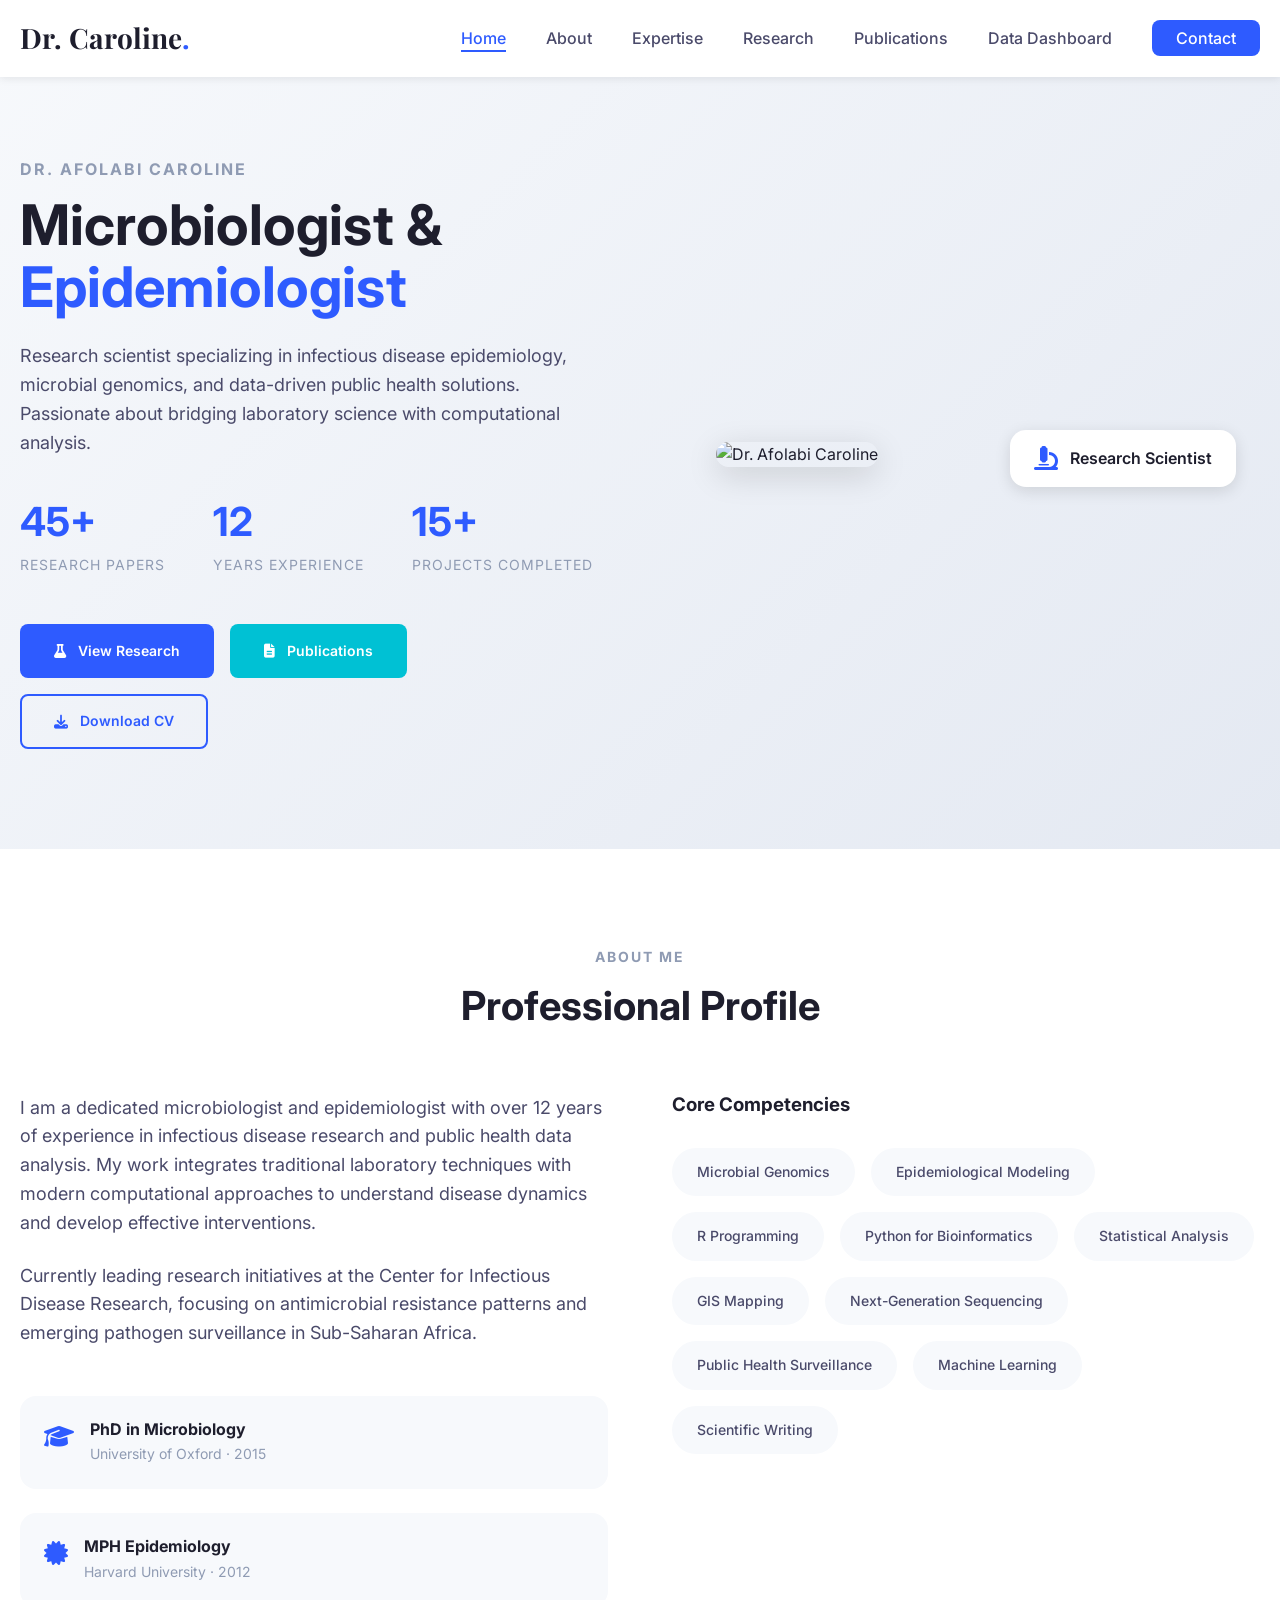
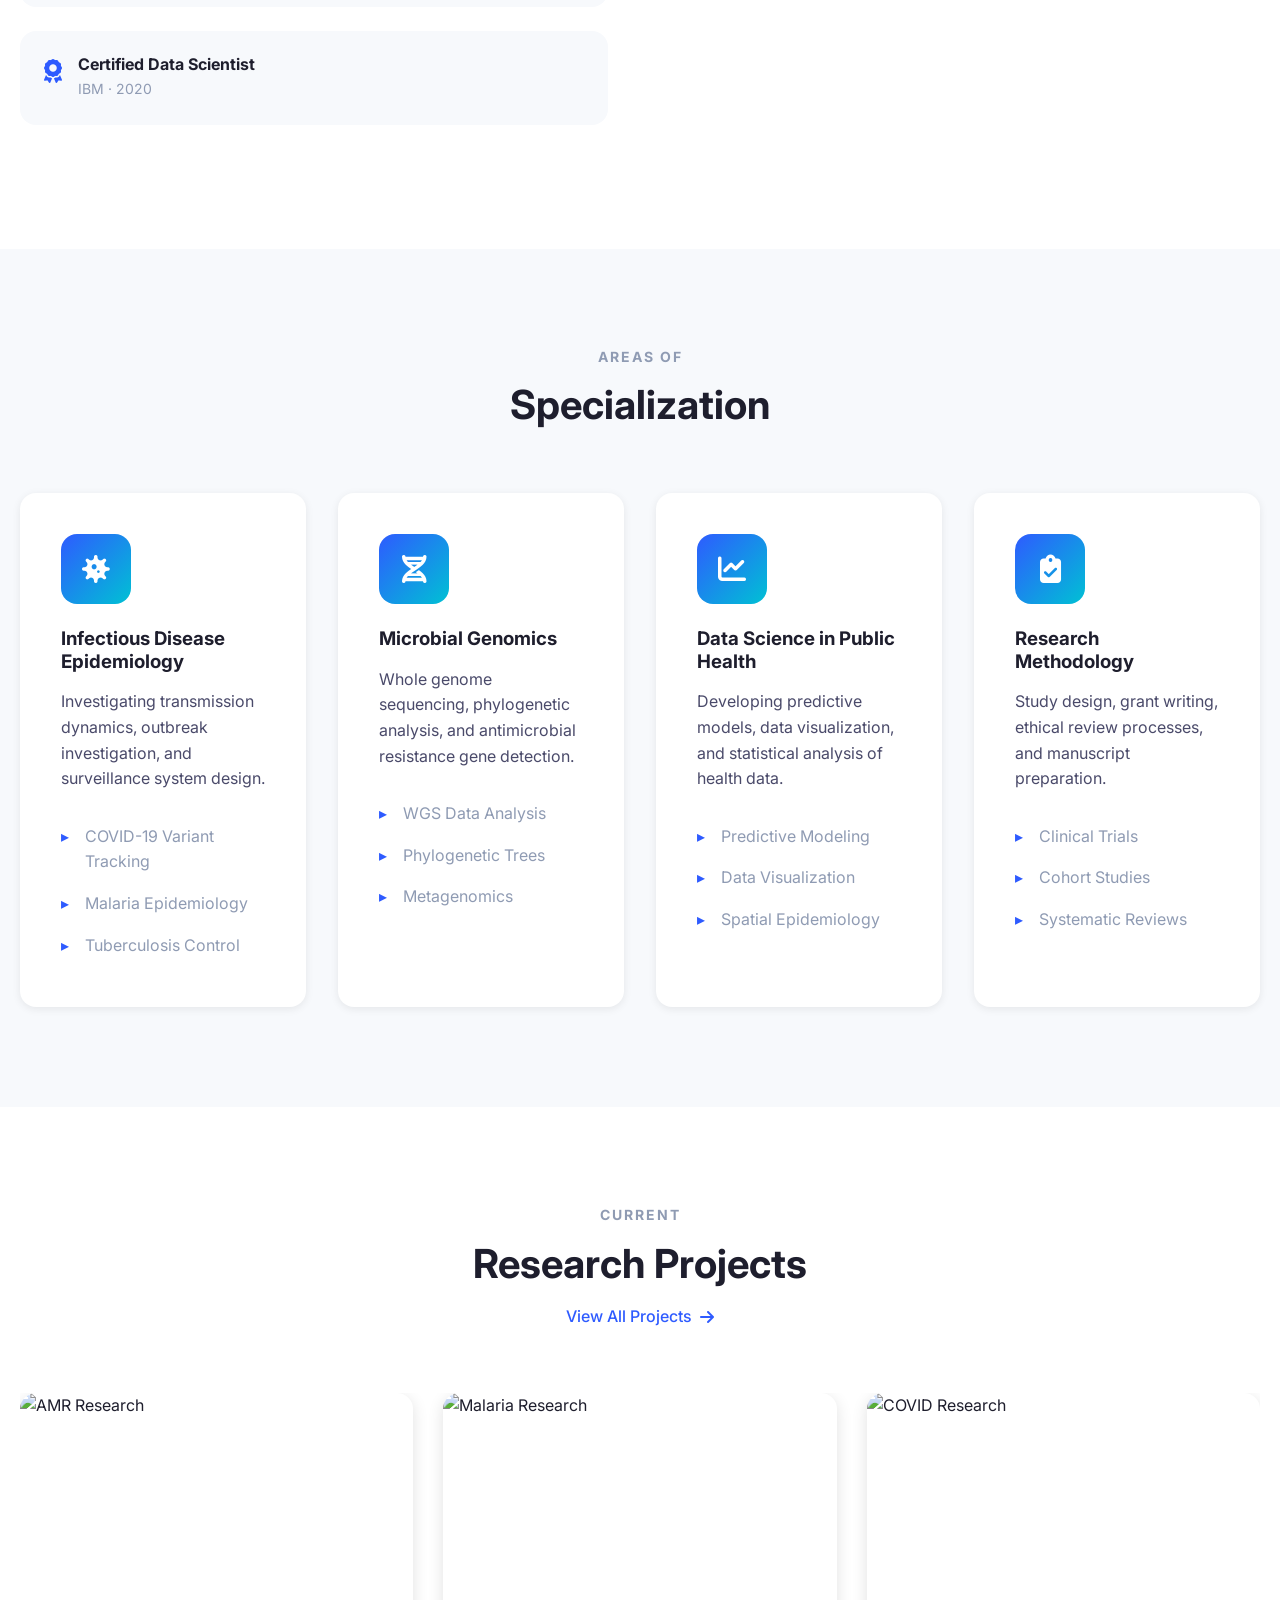
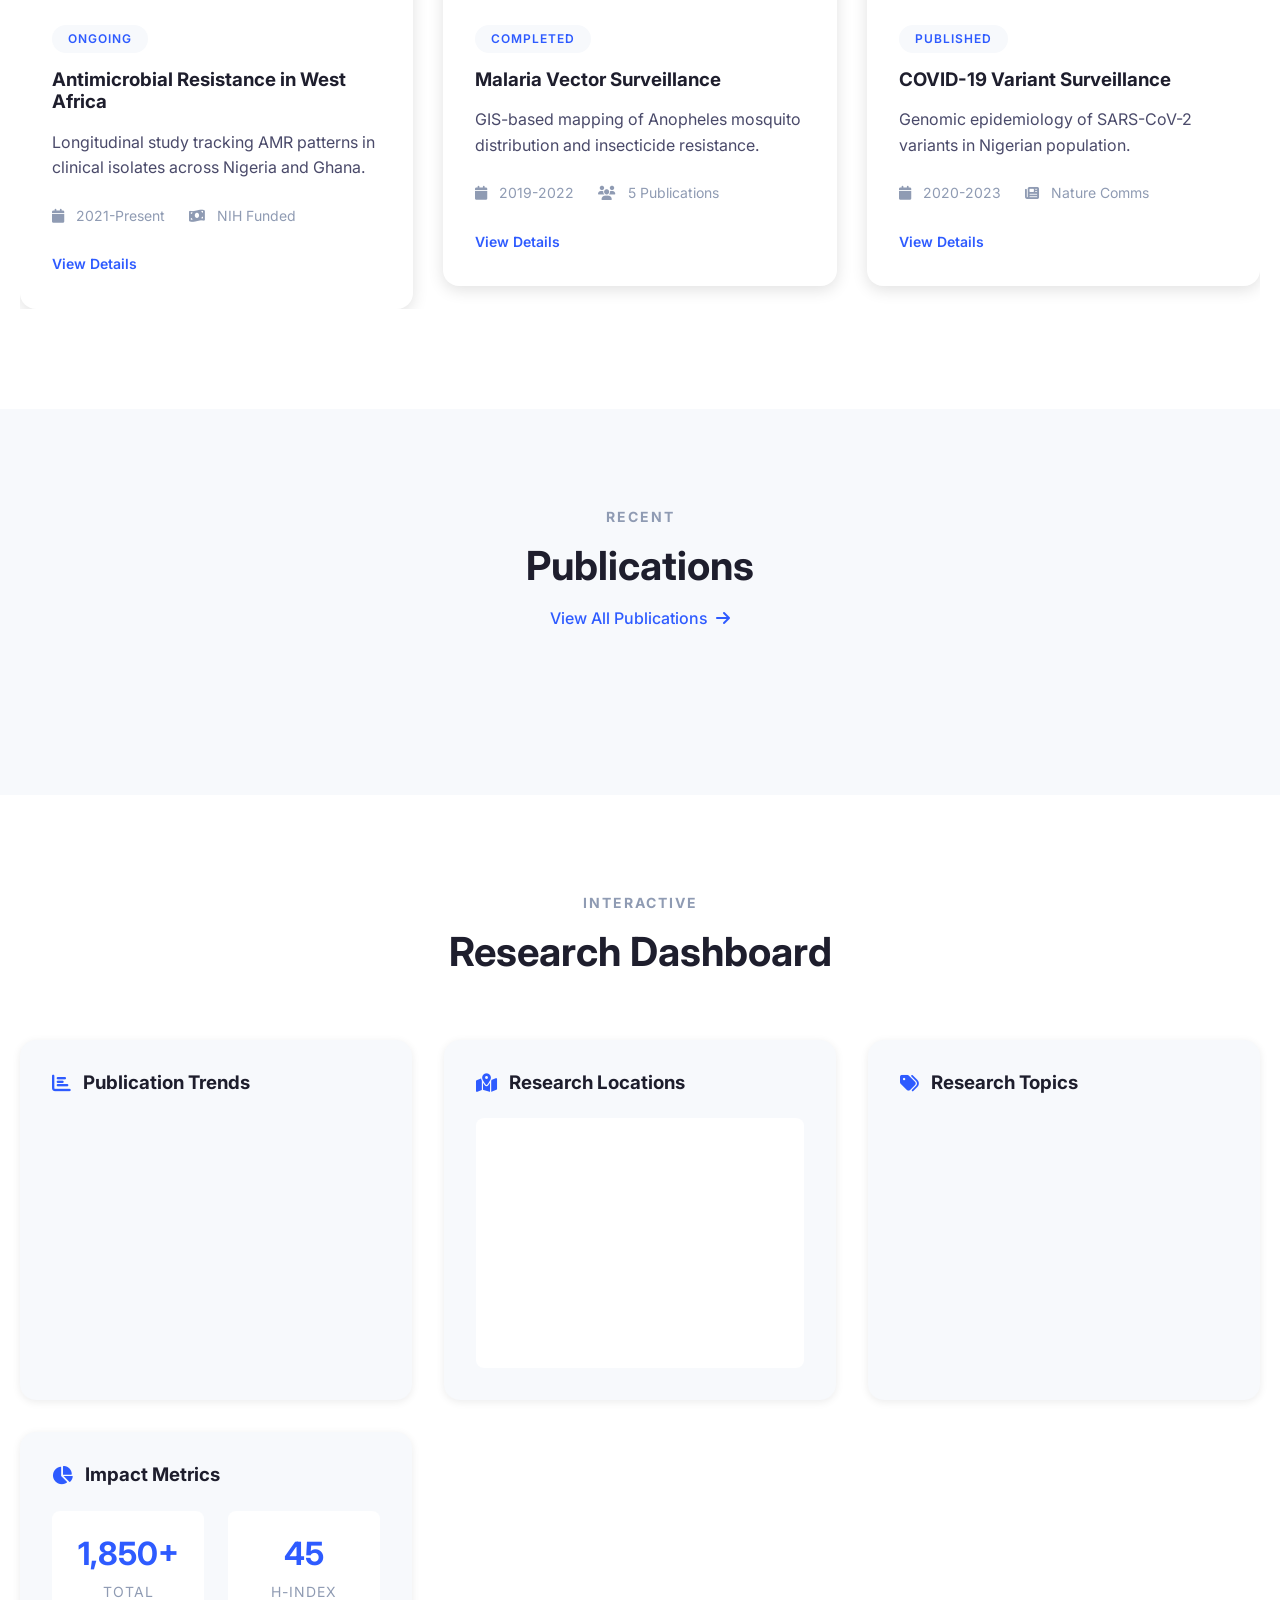
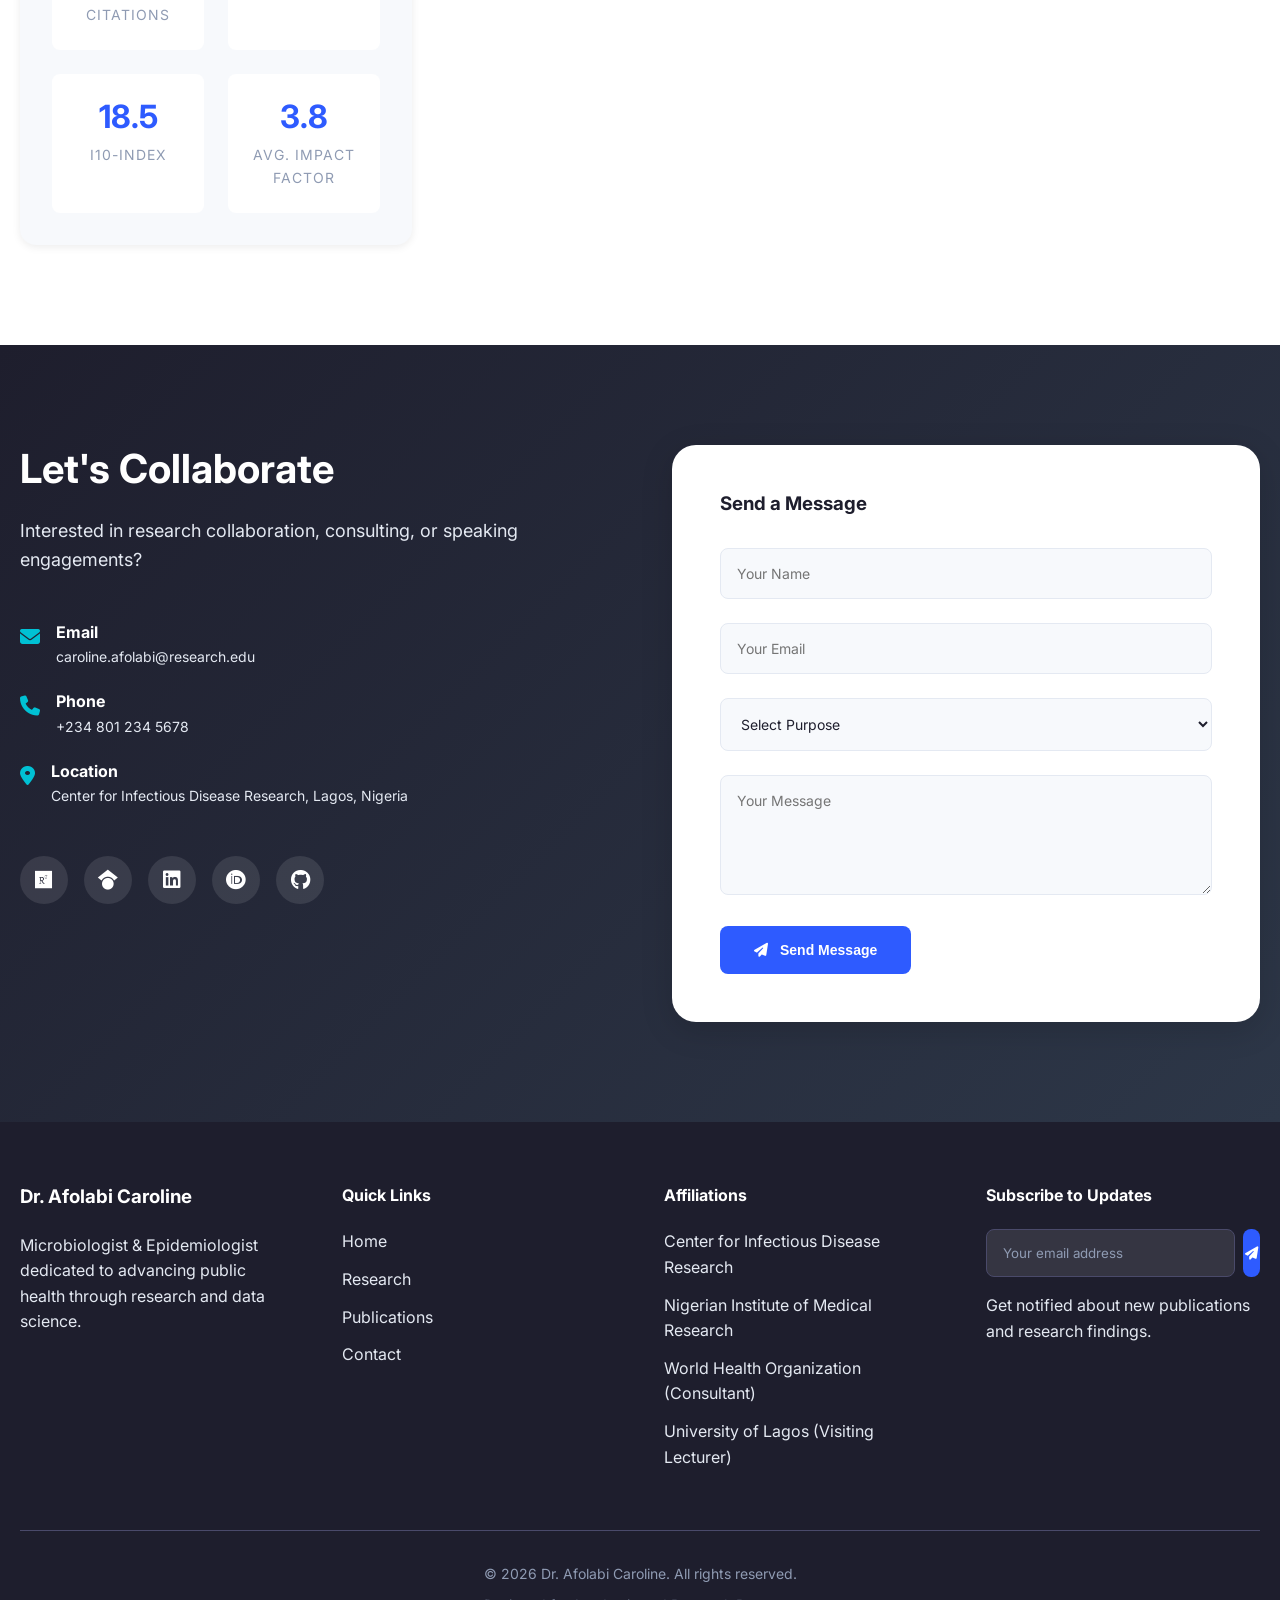
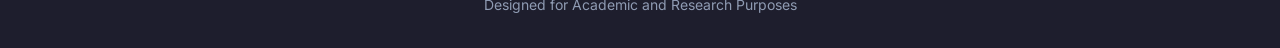
==== index.html @ f4545bc6 "Add files via upload" ====
<!DOCTYPE html>
<html lang="en">
<head>
    <meta charset="UTF-8">
    <meta name="viewport" content="width=device-width, initial-scale=1.0">
    <title>Dr. Afolabi Caroline | Microbiologist & Epidemiologist</title>
    <link rel="stylesheet" href="style.css">
    <link rel="stylesheet" href="https://cdnjs.cloudflare.com/ajax/libs/font-awesome/6.4.0/css/all.min.css">
    <link href="https://fonts.googleapis.com/css2?family=Inter:wght@300;400;500;600;700;800&family=Playfair+Display:wght@400;500;600;700&display=swap" rel="stylesheet">
    <link rel="stylesheet" href="https://cdn.jsdelivr.net/npm/swiper@9/swiper-bundle.min.css">
</head>
<body>
    <!-- Navigation -->
    <nav class="navbar">
        <div class="container">
            <a href="#" class="logo">Dr. Caroline<span class="highlight">.</span></a>
            <ul class="nav-links">
                <li><a href="#home" class="active">Home</a></li>
                <li><a href="#about">About</a></li>
                <li><a href="#expertise">Expertise</a></li>
                <li><a href="#research">Research</a></li>
                <li><a href="#publications">Publications</a></li>
                <li><a href="#dashboard">Data Dashboard</a></li>
                <li><a href="#contact" class="nav-cta">Contact</a></li>
            </ul>
            <div class="menu-toggle">
                <i class="fas fa-bars"></i>
            </div>
        </div>
    </nav>

    <!-- Hero Section -->
    <section id="home" class="hero">
        <div class="container">
            <div class="hero-content">
                <h6 class="hero-subtitle">Dr. Afolabi Caroline</h6>
                <h1 class="hero-title">Microbiologist & <span class="highlight">Epidemiologist</span></h1>
                <p class="hero-description">
                    Research scientist specializing in infectious disease epidemiology, 
                    microbial genomics, and data-driven public health solutions. 
                    Passionate about bridging laboratory science with computational analysis.
                </p>
                <div class="hero-stats">
                    <div class="stat">
                        <h3>45+</h3>
                        <p>Research Papers</p>
                    </div>
                    <div class="stat">
                        <h3>12</h3>
                        <p>Years Experience</p>
                    </div>
                    <div class="stat">
                        <h3>15+</h3>
                        <p>Projects Completed</p>
                    </div>
                </div>
                <div class="hero-buttons">
                    <a href="#research" class="btn btn-primary">
                        <i class="fas fa-flask"></i> View Research
                    </a>
                    <a href="#publications" class="btn btn-secondary">
                        <i class="fas fa-file-alt"></i> Publications
                    </a>
                    <a href="assets/cv.pdf" class="btn btn-outline" download>
                        <i class="fas fa-download"></i> Download CV
                    </a>
                </div>
            </div>
            <div class="hero-image">
                <div class="image-container">
                    <img src="assets/images/profile.jpg" alt="Dr. Afolabi Caroline" class="profile-img">
                    <div class="image-badge">
                        <i class="fas fa-microscope"></i>
                        <span>Research Scientist</span>
                    </div>
                </div>
            </div>
        </div>
    </section>

    <!-- About Section -->
    <section id="about" class="about">
        <div class="container">
            <div class="section-header">
                <h6 class="section-subtitle">About Me</h6>
                <h2 class="section-title">Professional Profile</h2>
            </div>
            <div class="about-content">
                <div class="about-text">
                    <p>
                        I am a dedicated microbiologist and epidemiologist with over 12 years of experience 
                        in infectious disease research and public health data analysis. My work integrates 
                        traditional laboratory techniques with modern computational approaches to understand 
                        disease dynamics and develop effective interventions.
                    </p>
                    <p>
                        Currently leading research initiatives at the Center for Infectious Disease Research, 
                        focusing on antimicrobial resistance patterns and emerging pathogen surveillance 
                        in Sub-Saharan Africa.
                    </p>
                    <div class="qualifications">
                        <div class="qualification">
                            <i class="fas fa-graduation-cap"></i>
                            <div>
                                <h4>PhD in Microbiology</h4>
                                <p>University of Oxford · 2015</p>
                            </div>
                        </div>
                        <div class="qualification">
                            <i class="fas fa-certificate"></i>
                            <div>
                                <h4>MPH Epidemiology</h4>
                                <p>Harvard University · 2012</p>
                            </div>
                        </div>
                        <div class="qualification">
                            <i class="fas fa-award"></i>
                            <div>
                                <h4>Certified Data Scientist</h4>
                                <p>IBM · 2020</p>
                            </div>
                        </div>
                    </div>
                </div>
                <div class="about-skills">
                    <h3>Core Competencies</h3>
                    <div class="skills-grid">
                        <div class="skill-tag">Microbial Genomics</div>
                        <div class="skill-tag">Epidemiological Modeling</div>
                        <div class="skill-tag">R Programming</div>
                        <div class="skill-tag">Python for Bioinformatics</div>
                        <div class="skill-tag">Statistical Analysis</div>
                        <div class="skill-tag">GIS Mapping</div>
                        <div class="skill-tag">Next-Generation Sequencing</div>
                        <div class="skill-tag">Public Health Surveillance</div>
                        <div class="skill-tag">Machine Learning</div>
                        <div class="skill-tag">Scientific Writing</div>
                    </div>
                </div>
            </div>
        </div>
    </section>

    <!-- Expertise Section -->
    <section id="expertise" class="expertise">
        <div class="container">
            <div class="section-header">
                <h6 class="section-subtitle">Areas of</h6>
                <h2 class="section-title">Specialization</h2>
            </div>
            <div class="expertise-grid">
                <div class="expertise-card">
                    <div class="expertise-icon">
                        <i class="fas fa-virus"></i>
                    </div>
                    <h3>Infectious Disease Epidemiology</h3>
                    <p>Investigating transmission dynamics, outbreak investigation, and surveillance system design.</p>
                    <ul class="expertise-list">
                        <li>COVID-19 Variant Tracking</li>
                        <li>Malaria Epidemiology</li>
                        <li>Tuberculosis Control</li>
                    </ul>
                </div>
                <div class="expertise-card">
                    <div class="expertise-icon">
                        <i class="fas fa-dna"></i>
                    </div>
                    <h3>Microbial Genomics</h3>
                    <p>Whole genome sequencing, phylogenetic analysis, and antimicrobial resistance gene detection.</p>
                    <ul class="expertise-list">
                        <li>WGS Data Analysis</li>
                        <li>Phylogenetic Trees</li>
                        <li>Metagenomics</li>
                    </ul>
                </div>
                <div class="expertise-card">
                    <div class="expertise-icon">
                        <i class="fas fa-chart-line"></i>
                    </div>
                    <h3>Data Science in Public Health</h3>
                    <p>Developing predictive models, data visualization, and statistical analysis of health data.</p>
                    <ul class="expertise-list">
                        <li>Predictive Modeling</li>
                        <li>Data Visualization</li>
                        <li>Spatial Epidemiology</li>
                    </ul>
                </div>
                <div class="expertise-card">
                    <div class="expertise-icon">
                        <i class="fas fa-clipboard-check"></i>
                    </div>
                    <h3>Research Methodology</h3>
                    <p>Study design, grant writing, ethical review processes, and manuscript preparation.</p>
                    <ul class="expertise-list">
                        <li>Clinical Trials</li>
                        <li>Cohort Studies</li>
                        <li>Systematic Reviews</li>
                    </ul>
                </div>
            </div>
        </div>
    </section>

    <!-- Research Highlights -->
    <section id="research" class="research">
        <div class="container">
            <div class="section-header">
                <h6 class="section-subtitle">Current</h6>
                <h2 class="section-title">Research Projects</h2>
                <a href="pages/research.html" class="section-link">View All Projects <i class="fas fa-arrow-right"></i></a>
            </div>
            <div class="research-slider swiper">
                <div class="swiper-wrapper">
                    <div class="research-card swiper-slide">
                        <div class="research-image">
                            <img src="assets/images/research-1.jpg" alt="AMR Research">
                        </div>
                        <div class="research-content">
                            <span class="research-category">Ongoing</span>
                            <h3>Antimicrobial Resistance in West Africa</h3>
                            <p>Longitudinal study tracking AMR patterns in clinical isolates across Nigeria and Ghana.</p>
                            <div class="research-meta">
                                <span><i class="fas fa-calendar"></i> 2021-Present</span>
                                <span><i class="fas fa-money-bill-wave"></i> NIH Funded</span>
                            </div>
                            <a href="#" class="research-link">View Details</a>
                        </div>
                    </div>
                    <div class="research-card swiper-slide">
                        <div class="research-image">
                            <img src="assets/images/research-2.jpg" alt="Malaria Research">
                        </div>
                        <div class="research-content">
                            <span class="research-category">Completed</span>
                            <h3>Malaria Vector Surveillance</h3>
                            <p>GIS-based mapping of Anopheles mosquito distribution and insecticide resistance.</p>
                            <div class="research-meta">
                                <span><i class="fas fa-calendar"></i> 2019-2022</span>
                                <span><i class="fas fa-users"></i> 5 Publications</span>
                            </div>
                            <a href="#" class="research-link">View Details</a>
                        </div>
                    </div>
                    <div class="research-card swiper-slide">
                        <div class="research-image">
                            <img src="assets/images/research-3.jpg" alt="COVID Research">
                        </div>
                        <div class="research-content">
                            <span class="research-category">Published</span>
                            <h3>COVID-19 Variant Surveillance</h3>
                            <p>Genomic epidemiology of SARS-CoV-2 variants in Nigerian population.</p>
                            <div class="research-meta">
                                <span><i class="fas fa-calendar"></i> 2020-2023</span>
                                <span><i class="fas fa-newspaper"></i> Nature Comms</span>
                            </div>
                            <a href="#" class="research-link">View Details</a>
                        </div>
                    </div>
                </div>
                <div class="swiper-pagination"></div>
            </div>
        </div>
    </section>

    <!-- Publications Section -->
    <section id="publications" class="publications">
        <div class="container">
            <div class="section-header">
                <h6 class="section-subtitle">Recent</h6>
                <h2 class="section-title">Publications</h2>
                <a href="pages/publications.html" class="section-link">View All Publications <i class="fas fa-arrow-right"></i></a>
            </div>
            <div class="publications-grid" id="publications-container">
                <!-- Publications loaded via JavaScript -->
            </div>
        </div>
    </section>

    <!-- Data Dashboard -->
    <section id="dashboard" class="dashboard">
        <div class="container">
            <div class="section-header">
                <h6 class="section-subtitle">Interactive</h6>
                <h2 class="section-title">Research Dashboard</h2>
            </div>
            <div class="dashboard-grid">
                <div class="dashboard-card">
                    <h3><i class="fas fa-chart-bar"></i> Publication Trends</h3>
                    <div class="chart-container">
                        <canvas id="publicationsChart"></canvas>
                    </div>
                </div>
                <div class="dashboard-card">
                    <h3><i class="fas fa-map-marked-alt"></i> Research Locations</h3>
                    <div class="map-container">
                        <div id="researchMap"></div>
                    </div>
                </div>
                <div class="dashboard-card">
                    <h3><i class="fas fa-tags"></i> Research Topics</h3>
                    <div class="chart-container">
                        <canvas id="topicsChart"></canvas>
                    </div>
                </div>
                <div class="dashboard-card stats-card">
                    <h3><i class="fas fa-chart-pie"></i> Impact Metrics</h3>
                    <div class="stats-grid">
                        <div class="stat-item">
                            <h4>1,850+</h4>
                            <p>Total Citations</p>
                        </div>
                        <div class="stat-item">
                            <h4>45</h4>
                            <p>H-Index</p>
                        </div>
                        <div class="stat-item">
                            <h4>18.5</h4>
                            <p>i10-Index</p>
                        </div>
                        <div class="stat-item">
                            <h4>3.8</h4>
                            <p>Avg. Impact Factor</p>
                        </div>
                    </div>
                </div>
            </div>
        </div>
    </section>

    <!-- Contact Section -->
    <section id="contact" class="contact">
        <div class="container">
            <div class="contact-grid">
                <div class="contact-info">
                    <h2>Let's Collaborate</h2>
                    <p>Interested in research collaboration, consulting, or speaking engagements?</p>
                    <div class="contact-details">
                        <div class="contact-item">
                            <i class="fas fa-envelope"></i>
                            <div>
                                <h4>Email</h4>
                                <p>caroline.afolabi@research.edu</p>
                            </div>
                        </div>
                        <div class="contact-item">
                            <i class="fas fa-phone"></i>
                            <div>
                                <h4>Phone</h4>
                                <p>+234 801 234 5678</p>
                            </div>
                        </div>
                        <div class="contact-item">
                            <i class="fas fa-map-marker-alt"></i>
                            <div>
                                <h4>Location</h4>
                                <p>Center for Infectious Disease Research, Lagos, Nigeria</p>
                            </div>
                        </div>
                    </div>
                    <div class="social-links">
                        <a href="#"><i class="fab fa-researchgate"></i></a>
                        <a href="#"><i class="fab fa-google-scholar"></i></a>
                        <a href="#"><i class="fab fa-linkedin"></i></a>
                        <a href="#"><i class="fab fa-orcid"></i></a>
                        <a href="#"><i class="fab fa-github"></i></a>
                    </div>
                </div>
                <form class="contact-form" id="contactForm">
                    <h3>Send a Message</h3>
                    <div class="form-group">
                        <input type="text" placeholder="Your Name" required>
                    </div>
                    <div class="form-group">
                        <input type="email" placeholder="Your Email" required>
                    </div>
                    <div class="form-group">
                        <select required>
                            <option value="">Select Purpose</option>
                            <option value="collaboration">Research Collaboration</option>
                            <option value="consultation">Consultation</option>
                            <option value="speaking">Speaking Engagement</option>
                            <option value="student">Student Supervision</option>
                            <option value="other">Other</option>
                        </select>
                    </div>
                    <div class="form-group">
                        <textarea placeholder="Your Message" rows="5" required></textarea>
                    </div>
                    <button type="submit" class="btn btn-primary">
                        <i class="fas fa-paper-plane"></i> Send Message
                    </button>
                </form>
            </div>
        </div>
    </section>

    <!-- Footer -->
    <footer class="footer">
        <div class="container">
            <div class="footer-content">
                <div class="footer-col">
                    <h3>Dr. Afolabi Caroline</h3>
                    <p>Microbiologist & Epidemiologist dedicated to advancing public health through research and data science.</p>
                </div>
                <div class="footer-col">
                    <h4>Quick Links</h4>
                    <ul>
                        <li><a href="#home">Home</a></li>
                        <li><a href="#research">Research</a></li>
                        <li><a href="#publications">Publications</a></li>
                        <li><a href="#contact">Contact</a></li>
                    </ul>
                </div>
                <div class="footer-col">
                    <h4>Affiliations</h4>
                    <ul>
                        <li>Center for Infectious Disease Research</li>
                        <li>Nigerian Institute of Medical Research</li>
                        <li>World Health Organization (Consultant)</li>
                        <li>University of Lagos (Visiting Lecturer)</li>
                    </ul>
                </div>
                <div class="footer-col">
                    <h4>Subscribe to Updates</h4>
                    <form class="subscribe-form">
                        <input type="email" placeholder="Your email address">
                        <button type="submit"><i class="fas fa-paper-plane"></i></button>
                    </form>
                    <p>Get notified about new publications and research findings.</p>
                </div>
            </div>
            <div class="footer-bottom">
                <p>&copy; 2024 Dr. Afolabi Caroline. All rights reserved.</p>
                <p>Designed for Academic and Research Purposes</p>
            </div>
        </div>
    </footer>

    <!-- Scripts -->
    <script src="https://cdn.jsdelivr.net/npm/swiper@9/swiper-bundle.min.js"></script>
    <script src="https://cdn.jsdelivr.net/npm/chart.js"></script>
    <script src="script.js"></script>
    <script src="dashboard.js"></script>
</body>
</html>
---- style.css ----
/* ===== RESET & VARIABLES ===== */
:root {
    --primary: #2E5BFF;
    --primary-dark: #1A3BB3;
    --secondary: #00C1D4;
    --accent: #FF6B6B;
    --success: #00D68F;
    --warning: #FFAA00;
    --dark: #1E1E2D;
    --gray-dark: #4A4A6A;
    --gray: #8F9BB3;
    --gray-light: #E4E9F2;
    --light: #F7F9FC;
    --white: #FFFFFF;
    
    --shadow-sm: 0 2px 8px rgba(0,0,0,0.08);
    --shadow-md: 0 4px 16px rgba(0,0,0,0.12);
    --shadow-lg: 0 8px 32px rgba(0,0,0,0.15);
    
    --radius-sm: 4px;
    --radius-md: 8px;
    --radius-lg: 16px;
    --radius-xl: 24px;
    
    --font-sans: 'Inter', sans-serif;
    --font-serif: 'Playfair Display', serif;
}

* {
    margin: 0;
    padding: 0;
    box-sizing: border-box;
}

html {
    scroll-behavior: smooth;
    scroll-padding-top: 80px;
}

body {
    font-family: var(--font-sans);
    line-height: 1.6;
    color: var(--dark);
    background: var(--light);
}

.container {
    width: 100%;
    max-width: 1400px;
    margin: 0 auto;
    padding: 0 20px;
}

/* ===== TYPOGRAPHY ===== */
h1, h2, h3, h4, h5, h6 {
    font-weight: 700;
    line-height: 1.2;
}

.section-header {
    text-align: center;
    margin-bottom: 4rem;
}

.section-subtitle {
    font-size: 0.875rem;
    text-transform: uppercase;
    letter-spacing: 2px;
    color: var(--gray);
    margin-bottom: 1rem;
    display: block;
}

.section-title {
    font-size: 2.5rem;
    margin-bottom: 1rem;
    color: var(--dark);
}

.highlight {
    color: var(--primary);
}

.section-link {
    display: inline-flex;
    align-items: center;
    gap: 0.5rem;
    color: var(--primary);
    text-decoration: none;
    font-weight: 500;
    transition: gap 0.3s ease;
}

.section-link:hover {
    gap: 1rem;
}

/* ===== BUTTONS ===== */
.btn {
    display: inline-flex;
    align-items: center;
    justify-content: center;
    gap: 0.75rem;
    padding: 0.875rem 2rem;
    border-radius: var(--radius-md);
    font-weight: 600;
    text-decoration: none;
    transition: all 0.3s ease;
    border: 2px solid transparent;
    cursor: pointer;
    font-size: 0.875rem;
}

.btn-primary {
    background: var(--primary);
    color: var(--white);
}

.btn-primary:hover {
    background: var(--primary-dark);
    transform: translateY(-2px);
    box-shadow: var(--shadow-md);
}

.btn-secondary {
    background: var(--secondary);
    color: var(--white);
}

.btn-secondary:hover {
    background: #00A8B8;
    transform: translateY(-2px);
    box-shadow: var(--shadow-md);
}

.btn-outline {
    background: transparent;
    color: var(--primary);
    border-color: var(--primary);
}

.btn-outline:hover {
    background: var(--primary);
    color: var(--white);
    transform: translateY(-2px);
}

/* ===== NAVIGATION ===== */
.navbar {
    position: fixed;
    top: 0;
    left: 0;
    right: 0;
    background: var(--white);
    box-shadow: var(--shadow-sm);
    z-index: 1000;
    padding: 1rem 0;
}

.navbar .container {
    display: flex;
    justify-content: space-between;
    align-items: center;
}

.logo {
    font-family: var(--font-serif);
    font-size: 1.75rem;
    font-weight: 700;
    color: var(--dark);
    text-decoration: none;
}

.nav-links {
    display: flex;
    list-style: none;
    gap: 2.5rem;
    align-items: center;
}

.nav-links a {
    text-decoration: none;
    color: var(--gray-dark);
    font-weight: 500;
    transition: color 0.3s ease;
    position: relative;
}

.nav-links a:hover,
.nav-links a.active {
    color: var(--primary);
}

.nav-links a.active::after {
    content: '';
    position: absolute;
    bottom: -4px;
    left: 0;
    right: 0;
    height: 2px;
    background: var(--primary);
}

.nav-cta {
    background: var(--primary);
    color: var(--white) !important;
    padding: 0.5rem 1.5rem;
    border-radius: var(--radius-md);
}

.nav-cta:hover {
    background: var(--primary-dark);
}

.menu-toggle {
    display: none;
    font-size: 1.5rem;
    cursor: pointer;
    color: var(--dark);
}

/* ===== HERO SECTION ===== */
.hero {
    padding: 160px 0 100px;
    background: linear-gradient(135deg, #F7F9FC 0%, #E4E9F2 100%);
    overflow: hidden;
}

.hero .container {
    display: grid;
    grid-template-columns: 1fr 1fr;
    gap: 4rem;
    align-items: center;
}

.hero-subtitle {
    font-size: 1rem;
    text-transform: uppercase;
    letter-spacing: 2px;
    color: var(--gray);
    margin-bottom: 1rem;
}

.hero-title {
    font-size: 3.5rem;
    margin-bottom: 1.5rem;
    line-height: 1.1;
}

.hero-description {
    font-size: 1.125rem;
    color: var(--gray-dark);
    margin-bottom: 2.5rem;
    max-width: 600px;
}

.hero-stats {
    display: flex;
    gap: 3rem;
    margin-bottom: 3rem;
}

.stat h3 {
    font-size: 2.5rem;
    color: var(--primary);
    margin-bottom: 0.5rem;
}

.stat p {
    color: var(--gray);
    font-size: 0.875rem;
    text-transform: uppercase;
    letter-spacing: 1px;
}

.hero-buttons {
    display: flex;
    gap: 1rem;
    flex-wrap: wrap;
}

.hero-image {
    position: relative;
}

.image-container {
    position: relative;
    max-width: 500px;
    margin: 0 auto;
}

.profile-img {
    width: 100%;
    height: auto;
    border-radius: var(--radius-xl);
    box-shadow: var(--shadow-lg);
}

.image-badge {
    position: absolute;
    bottom: -20px;
    right: -20px;
    background: var(--white);
    padding: 1rem 1.5rem;
    border-radius: var(--radius-lg);
    box-shadow: var(--shadow-md);
    display: flex;
    align-items: center;
    gap: 0.75rem;
    animation: float 3s ease-in-out infinite;
}

.image-badge i {
    color: var(--primary);
    font-size: 1.5rem;
}

.image-badge span {
    font-weight: 600;
    color: var(--dark);
}

@keyframes float {
    0%, 100% { transform: translateY(0); }
    50% { transform: translateY(-10px); }
}

/* ===== ABOUT SECTION ===== */
.about {
    padding: 100px 0;
    background: var(--white);
}

.about-content {
    display: grid;
    grid-template-columns: 1fr 1fr;
    gap: 4rem;
    align-items: start;
}

.about-text p {
    margin-bottom: 1.5rem;
    color: var(--gray-dark);
    font-size: 1.125rem;
}

.qualifications {
    margin-top: 3rem;
}

.qualification {
    display: flex;
    align-items: flex-start;
    gap: 1rem;
    margin-bottom: 1.5rem;
    padding: 1.5rem;
    background: var(--light);
    border-radius: var(--radius-lg);
    transition: transform 0.3s ease;
}

.qualification:hover {
    transform: translateX(10px);
    background: var(--white);
    box-shadow: var(--shadow-sm);
}

.qualification i {
    color: var(--primary);
    font-size: 1.5rem;
    margin-top: 0.25rem;
}

.qualification h4 {
    margin-bottom: 0.25rem;
    color: var(--dark);
}

.qualification p {
    color: var(--gray);
    font-size: 0.875rem;
    margin: 0;
}

.about-skills h3 {
    margin-bottom: 2rem;
    color: var(--dark);
}

.skills-grid {
    display: flex;
    flex-wrap: wrap;
    gap: 1rem;
}

.skill-tag {
    background: var(--light);
    color: var(--gray-dark);
    padding: 0.75rem 1.5rem;
    border-radius: 50px;
    font-weight: 500;
    font-size: 0.875rem;
    transition: all 0.3s ease;
    border: 1px solid transparent;
}

.skill-tag:hover {
    background: var(--primary);
    color: var(--white);
    transform: translateY(-2px);
    box-shadow: var(--shadow-sm);
}

/* ===== EXPERTISE SECTION ===== */
.expertise {
    padding: 100px 0;
    background: var(--light);
}

.expertise-grid {
    display: grid;
    grid-template-columns: repeat(auto-fit, minmax(280px, 1fr));
    gap: 2rem;
}

.expertise-card {
    background: var(--white);
    padding: 2.5rem;
    border-radius: var(--radius-lg);
    box-shadow: var(--shadow-sm);
    transition: all 0.3s ease;
    border: 1px solid transparent;
}

.expertise-card:hover {
    transform: translateY(-10px);
    box-shadow: var(--shadow-lg);
    border-color: var(--primary);
}

.expertise-icon {
    width: 70px;
    height: 70px;
    background: linear-gradient(135deg, var(--primary), var(--secondary));
    border-radius: var(--radius-lg);
    display: flex;
    align-items: center;
    justify-content: center;
    margin-bottom: 1.5rem;
    color: var(--white);
    font-size: 1.75rem;
}

.expertise-card h3 {
    margin-bottom: 1rem;
    color: var(--dark);
}

.expertise-card p {
    color: var(--gray-dark);
    margin-bottom: 1.5rem;
}

.expertise-list {
    list-style: none;
}

.expertise-list li {
    padding: 0.5rem 0;
    color: var(--gray);
    position: relative;
    padding-left: 1.5rem;
}

.expertise-list li::before {
    content: '▸';
    color: var(--primary);
    position: absolute;
    left: 0;
}

/* ===== RESEARCH SECTION ===== */
.research {
    padding: 100px 0;
    background: var(--white);
}

.research-slider {
    padding: 2rem 0;
}

.research-card {
    background: var(--white);
    border-radius: var(--radius-lg);
    overflow: hidden;
    box-shadow: var(--shadow-md);
    transition: transform 0.3s ease;
    height: 100%;
}

.research-card:hover {
    transform: translateY(-5px);
    box-shadow: var(--shadow-lg);
}

.research-image {
    height: 200px;
    overflow: hidden;
}

.research-image img {
    width: 100%;
    height: 100%;
    object-fit: cover;
    transition: transform 0.5s ease;
}

.research-card:hover .research-image img {
    transform: scale(1.05);
}

.research-content {
    padding: 2rem;
}

.research-category {
    display: inline-block;
    padding: 0.25rem 1rem;
    background: var(--light);
    color: var(--primary);
    border-radius: 50px;
    font-size: 0.75rem;
    font-weight: 600;
    margin-bottom: 1rem;
    text-transform: uppercase;
    letter-spacing: 1px;
}

.research-content h3 {
    margin-bottom: 1rem;
    color: var(--dark);
}

.research-content p {
    color: var(--gray-dark);
    margin-bottom: 1.5rem;
}

.research-meta {
    display: flex;
    gap: 1.5rem;
    margin-bottom: 1.5rem;
    color: var(--gray);
    font-size: 0.875rem;
}

.research-meta i {
    margin-right: 0.5rem;
}

.research-link {
    display: inline-flex;
    align-items: center;
    gap: 0.5rem;
    color: var(--primary);
    text-decoration: none;
    font-weight: 600;
    font-size: 0.875rem;
    transition: gap 0.3s ease;
}

.research-link:hover {
    gap: 1rem;
}

/* ===== PUBLICATIONS SECTION ===== */
.publications {
    padding: 100px 0;
    background: var(--light);
}

.publications-grid {
    display: grid;
    grid-template-columns: repeat(auto-fill, minmax(350px, 1fr));
    gap: 2rem;
}

.publication-card {
    background: var(--white);
    padding: 2rem;
    border-radius: var(--radius-lg);
    box-shadow: var(--shadow-sm);
    transition: all 0.3s ease;
    border-left: 4px solid var(--primary);
}

.publication-card:hover {
    transform: translateY(-5px);
    box-shadow: var(--shadow-md);
}

.publication-header {
    display: flex;
    justify-content: space-between;
    align-items: flex-start;
    margin-bottom: 1rem;
}

.publication-year {
    background: var(--light);
    color: var(--primary);
    padding: 0.25rem 1rem;
    border-radius: 50px;
    font-size: 0.75rem;
    font-weight: 600;
}

.publication-journal {
    color: var(--secondary);
    font-weight: 600;
    font-size: 0.875rem;
    margin-bottom: 0.5rem;
    display: block;
}

.publication-title {
    font-size: 1.125rem;
    margin-bottom: 1rem;
    color: var(--dark);
    line-height: 1.4;
}

.publication-authors {
    color: var(--gray);
    font-size: 0.875rem;
    margin-bottom: 1.5rem;
}

.publication-metrics {
    display: flex;
    gap: 1.5rem;
    margin-top: 1.5rem;
    padding-top: 1.5rem;
    border-top: 1px solid var(--gray-light);
}

.metric {
    display: flex;
    align-items: center;
    gap: 0.5rem;
    color: var(--gray);
    font-size: 0.875rem;
}

.metric i {
    color: var(--primary);
}

/* ===== DASHBOARD SECTION ===== */
.dashboard {
    padding: 100px 0;
    background: var(--white);
}

.dashboard-grid {
    display: grid;
    grid-template-columns: repeat(auto-fit, minmax(300px, 1fr));
    gap: 2rem;
}

.dashboard-card {
    background: var(--light);
    padding: 2rem;
    border-radius: var(--radius-lg);
    box-shadow: var(--shadow-sm);
    transition: all 0.3s ease;
}

.dashboard-card:hover {
    transform: translateY(-5px);
    box-shadow: var(--shadow-md);
}

.dashboard-card h3 {
    margin-bottom: 1.5rem;
    color: var(--dark);
    display: flex;
    align-items: center;
    gap: 0.75rem;
}

.dashboard-card h3 i {
    color: var(--primary);
}

.chart-container {
    height: 250px;
    position: relative;
}

.map-container {
    height: 250px;
    background: var(--white);
    border-radius: var(--radius-md);
    overflow: hidden;
}

#researchMap {
    width: 100%;
    height: 100%;
}

.stats-grid {
    display: grid;
    grid-template-columns: 1fr 1fr;
    gap: 1.5rem;
}

.stat-item {
    text-align: center;
    padding: 1.5rem;
    background: var(--white);
    border-radius: var(--radius-md);
    transition: transform 0.3s ease;
}

.stat-item:hover {
    transform: translateY(-5px);
    box-shadow: var(--shadow-sm);
}

.stat-item h4 {
    font-size: 2rem;
    color: var(--primary);
    margin-bottom: 0.5rem;
}

.stat-item p {
    color: var(--gray);
    font-size: 0.875rem;
    text-transform: uppercase;
    letter-spacing: 1px;
}

/* ===== CONTACT SECTION ===== */
.contact {
    padding: 100px 0;
    background: linear-gradient(135deg, var(--dark) 0%, #2D3748 100%);
    color: var(--white);
}

.contact-grid {
    display: grid;
    grid-template-columns: 1fr 1fr;
    gap: 4rem;
}

.contact-info h2 {
    font-size: 2.5rem;
    margin-bottom: 1.5rem;
}

.contact-info p {
    color: var(--gray-light);
    margin-bottom: 3rem;
    font-size: 1.125rem;
}

.contact-details {
    margin-bottom: 3rem;
}

.contact-item {
    display: flex;
    align-items: flex-start;
    gap: 1rem;
    margin-bottom: 1.5rem;
}

.contact-item i {
    color: var(--secondary);
    font-size: 1.25rem;
    margin-top: 0.25rem;
}

.contact-item h4 {
    margin-bottom: 0.25rem;
    color: var(--white);
}

.contact-item p {
    color: var(--gray-light);
    margin: 0;
    font-size: 0.875rem;
}

.social-links {
    display: flex;
    gap: 1rem;
}

.social-links a {
    width: 48px;
    height: 48px;
    background: rgba(255,255,255,0.1);
    border-radius: 50%;
    display: flex;
    align-items: center;
    justify-content: center;
    color: var(--white);
    font-size: 1.25rem;
    transition: all 0.3s ease;
    text-decoration: none;
}

.social-links a:hover {
    background: var(--primary);
    transform: translateY(-3px);
}

.contact-form {
    background: var(--white);
    padding: 3rem;
    border-radius: var(--radius-xl);
    box-shadow: var(--shadow-lg);
}

.contact-form h3 {
    color: var(--dark);
    margin-bottom: 2rem;
}

.form-group {
    margin-bottom: 1.5rem;
}

.form-group input,
.form-group select,
.form-group textarea {
    width: 100%;
    padding: 1rem;
    border: 1px solid var(--gray-light);
    border-radius: var(--radius-md);
    font-family: var(--font-sans);
    font-size: 0.875rem;
    color: var(--dark);
    background: var(--light);
    transition: all 0.3s ease;
}

.form-group input:focus,
.form-group select:focus,
.form-group textarea:focus {
    outline: none;
    border-color: var(--primary);
    background: var(--white);
    box-shadow: 0 0 0 3px rgba(46, 91, 255, 0.1);
}

.form-group textarea {
    resize: vertical;
    min-height: 120px;
}

/* ===== FOOTER ===== */
.footer {
    background: var(--dark);
    color: var(--white);
    padding: 4rem 0 2rem;
}

.footer-content {
    display: grid;
    grid-template-columns: repeat(auto-fit, minmax(250px, 1fr));
    gap: 3rem;
    margin-bottom: 3rem;
}

.footer-col h3,
.footer-col h4 {
    color: var(--white);
    margin-bottom: 1.5rem;
}

.footer-col p {
    color: var(--gray-light);
    margin-bottom: 1.5rem;
}

.footer-col ul {
    list-style: none;
}

.footer-col ul li {
    margin-bottom: 0.75rem;
    color: var(--gray-light);
}

.footer-col ul li a {
    color: var(--gray-light);
    text-decoration: none;
    transition: color 0.3s ease;
}

.footer-col ul li a:hover {
    color: var(--white);
}

.subscribe-form {
    display: flex;
    gap: 0.5rem;
    margin-bottom: 1rem;
}

.subscribe-form input {
    flex: 1;
    padding: 0.75rem 1rem;
    border: 1px solid var(--gray-dark);
    border-radius: var(--radius-md);
    background: rgba(255,255,255,0.1);
    color: var(--white);
    font-family: var(--font-sans);
}

.subscribe-form input::placeholder {
    color: var(--gray);
}

.subscribe-form button {
    background: var(--primary);
    color: var(--white);
    border: none;
    width: 48px;
    height: 48px;
    border-radius: var(--radius-md);
    cursor: pointer;
    transition: background 0.3s ease;
}

.subscribe-form button:hover {
    background: var(--primary-dark);
}

.footer-bottom {
    text-align: center;
    padding-top: 2rem;
    border-top: 1px solid var(--gray-dark);
    color: var(--gray);
    font-size: 0.875rem;
}

.footer-bottom p:first-child {
    margin-bottom: 0.5rem;
}

/* ===== RESPONSIVE DESIGN ===== */
@media (max-width: 1200px) {
    .hero-title {
        font-size: 3rem;
    }
    
    .section-title {
        font-size: 2.25rem;
    }
}

@media (max-width: 992px) {
    .hero .container,
    .about-content,
    .contact-grid {
        grid-template-columns: 1fr;
        gap: 3rem;
    }
    
    .hero {
        padding: 140px 0 80px;
    }
    
    .hero-image {
        order: -1;
    }
    
    .menu-toggle {
        display: block;
    }
    
    .nav-links {
        position: fixed;
        top: 80px;
        left: 0;
        right: 0;
        background: var(--white);
        flex-direction: column;
        padding: 2rem;
        transform: translateY(-100%);
        opacity: 0;
        visibility: hidden;
        transition: all 0.3s ease;
        box-shadow: var(--shadow-lg);
        z-index: 999;
    }
    
    .nav-links.active {
        transform: translateY(0);
        opacity: 1;
        visibility: visible;
    }
    
    .nav-links li {
        margin: 0;
    }
    
    .nav-links a {
        display: block;
        padding: 1rem 0;
        font-size: 1.125rem;
    }
}

@media (max-width: 768px) {
    .hero-title {
        font-size: 2.5rem;
    }
    
    .hero-stats {
        flex-direction: column;
        gap: 2rem;
    }
    
    .hero-buttons {
        flex-direction: column;
    }
    
    .btn {
        width: 100%;
        text-align: center;
    }
    
    .section-title {
        font-size: 2rem;
    }
    
    .publications-grid {
        grid-template-columns: 1fr;
    }
    
    .dashboard-grid {
        grid-template-columns: 1fr;
    }
    
    .stats-grid {
        grid-template-columns: 1fr;
    }
    
    .footer-content {
        grid-template-columns: 1fr;
    }
}

@media (max-width: 576px) {
    .hero-title {
        font-size: 2rem;
    }
    
    .hero-description {
        font-size: 1rem;
    }
    
    .section-title {
        font-size: 1.75rem;
    }
    
    .expertise-grid {
        grid-template-columns: 1fr;
    }
    
    .contact-form {
        padding: 2rem;
    }
    
    .image-badge {
        position: relative;
        bottom: 0;
        right: 0;
        margin-top: 1rem;
        justify-content: center;
    }
}

/* ===== ANIMATIONS ===== */
.fade-in {
    animation: fadeIn 1s ease;
}

@keyframes fadeIn {
    from {
        opacity: 0;
        transform: translateY(20px);
    }
    to {
        opacity: 1;
        transform: translateY(0);
    }
}

/* ===== SWIPER CUSTOMIZATION ===== */
.swiper-pagination-bullet {
    width: 12px;
    height: 12px;
    background: var(--gray-light);
    opacity: 1;
}

.swiper-pagination-bullet-active {
    background: var(--primary);
}

.swiper-button-next,
.swiper-button-prev {
    color: var(--primary);
}
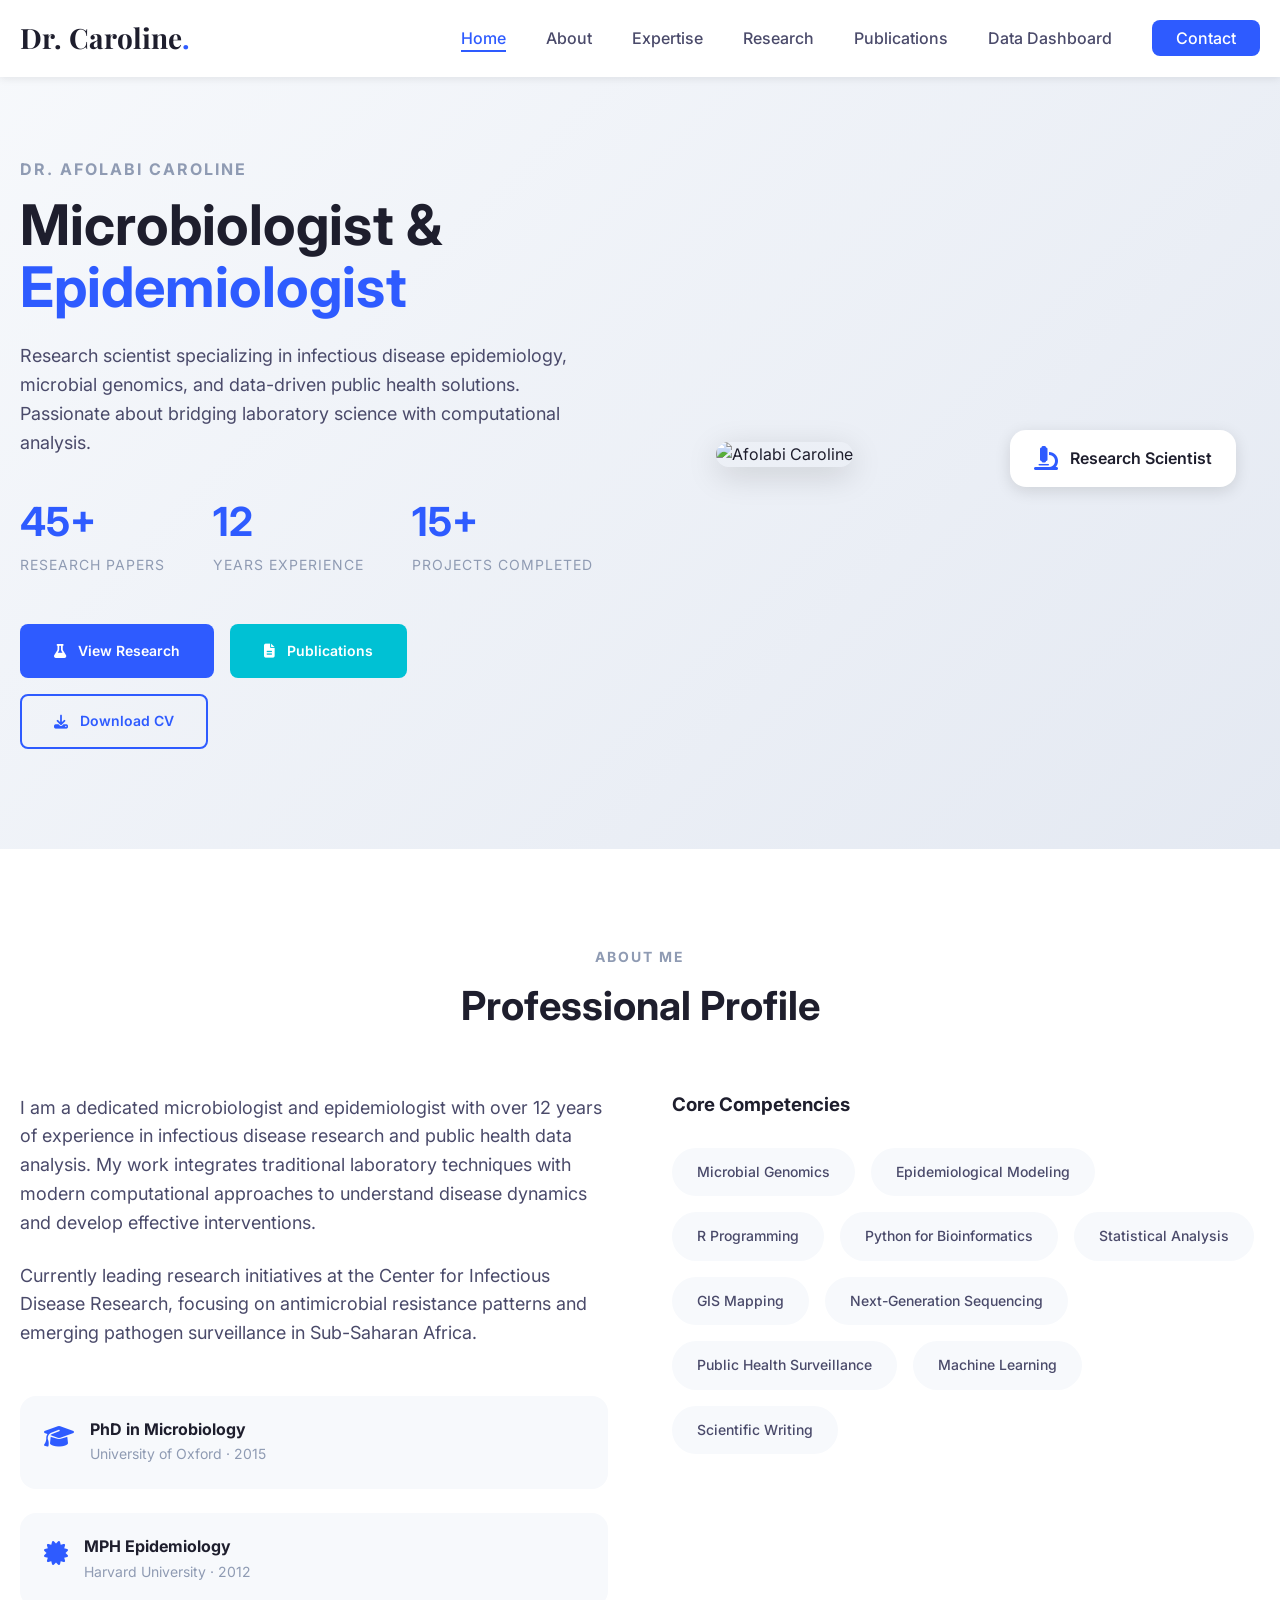
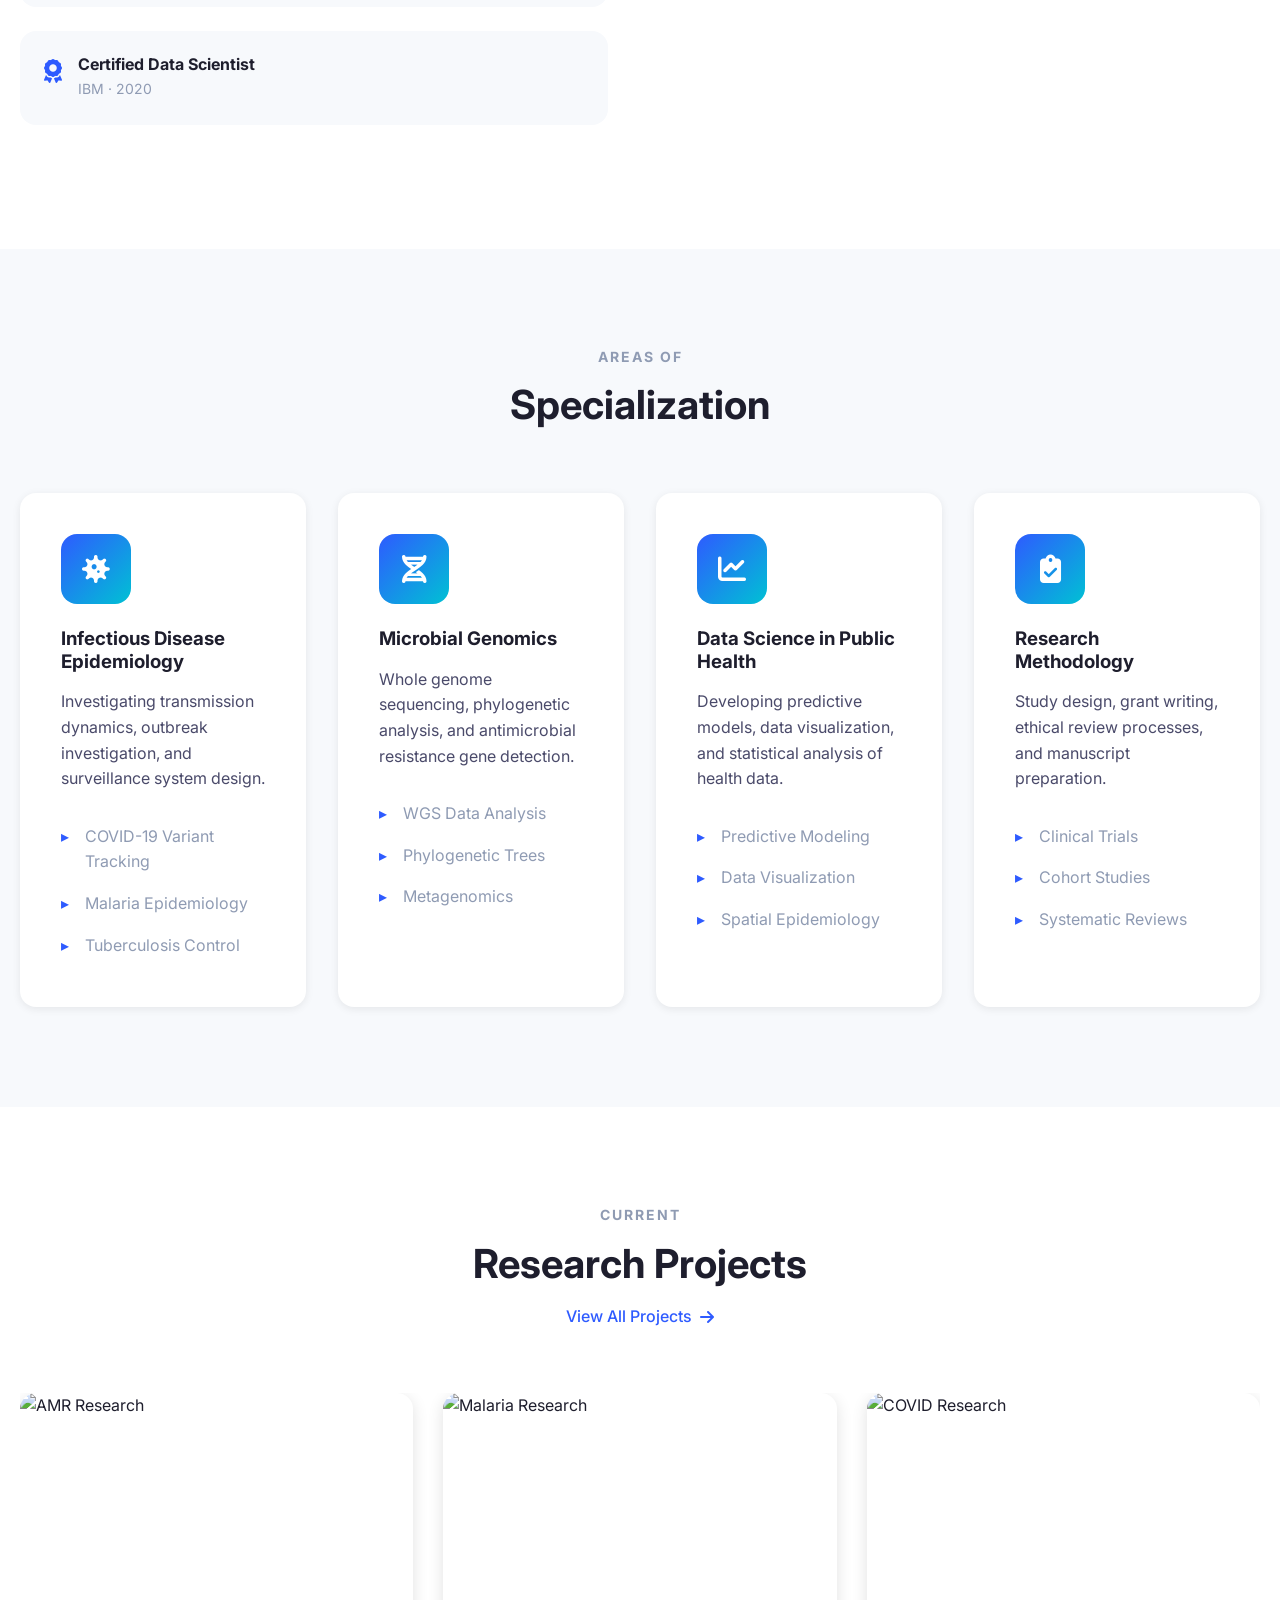
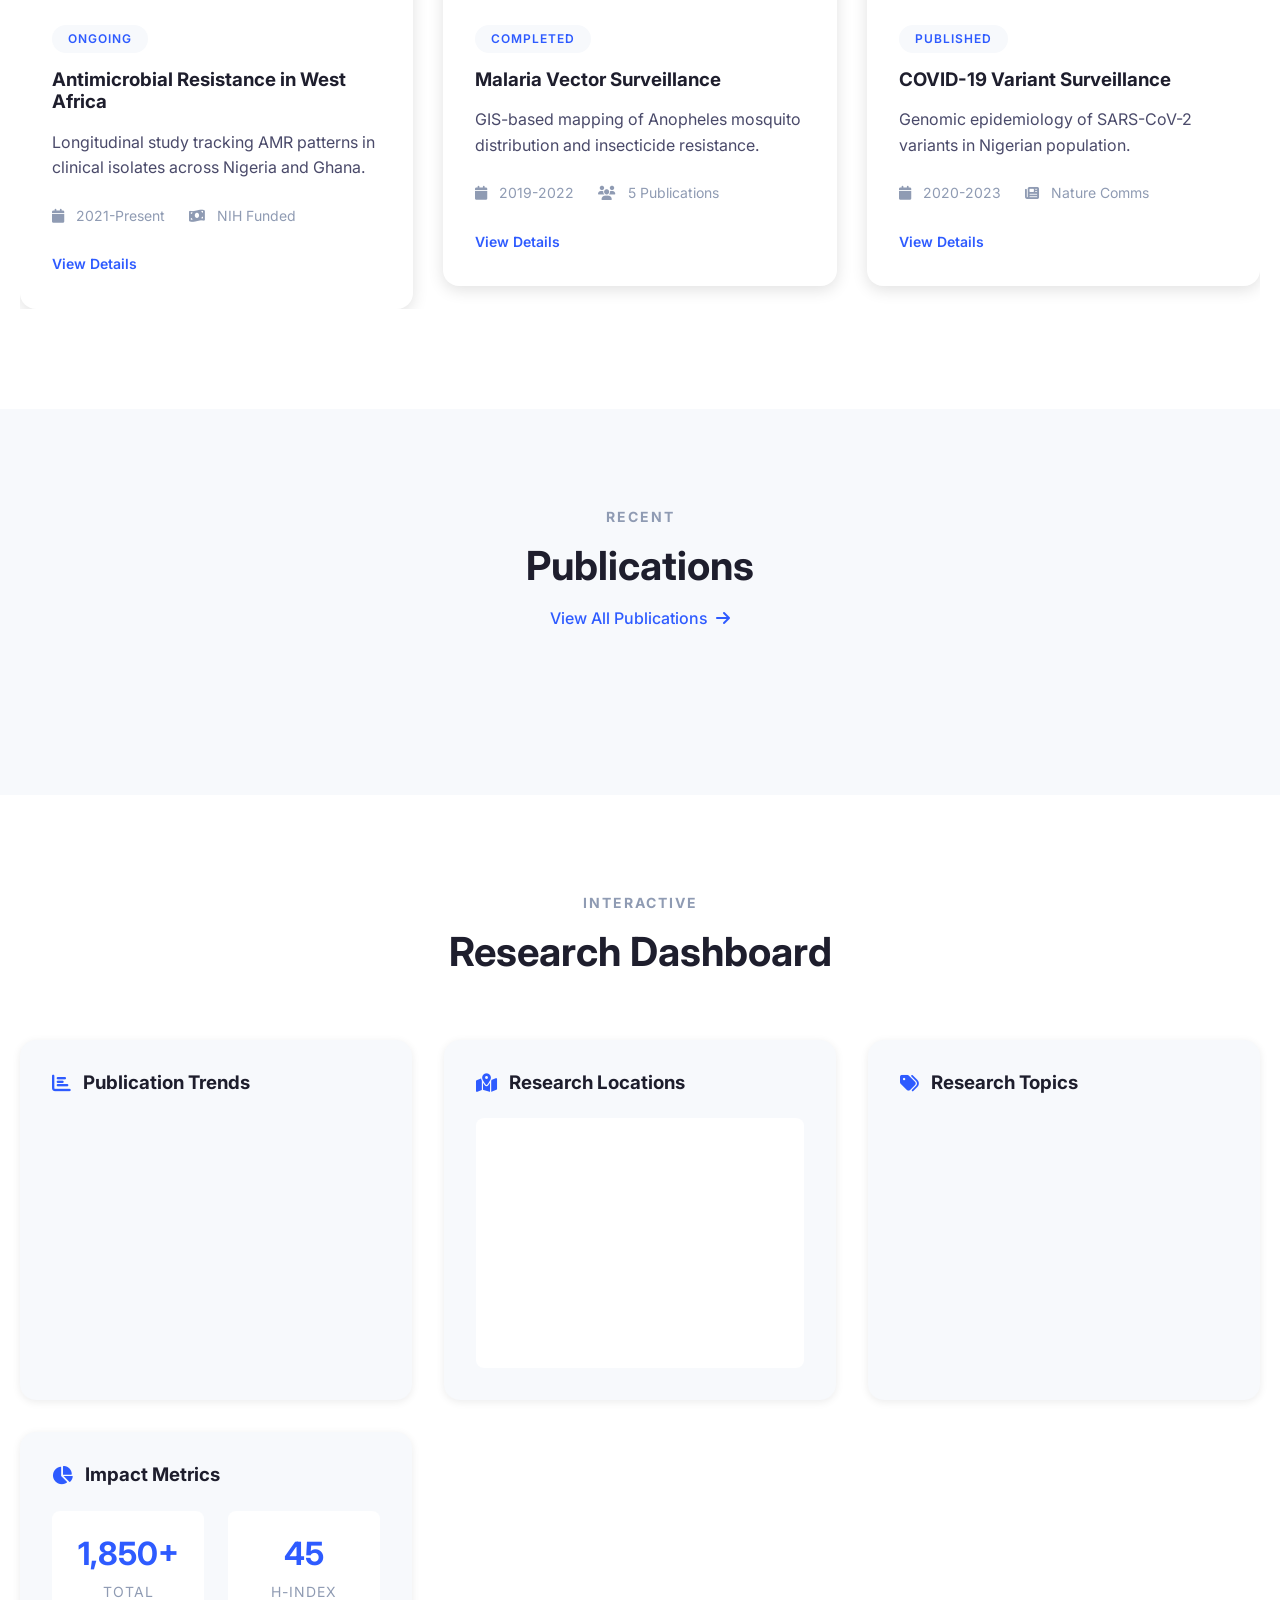
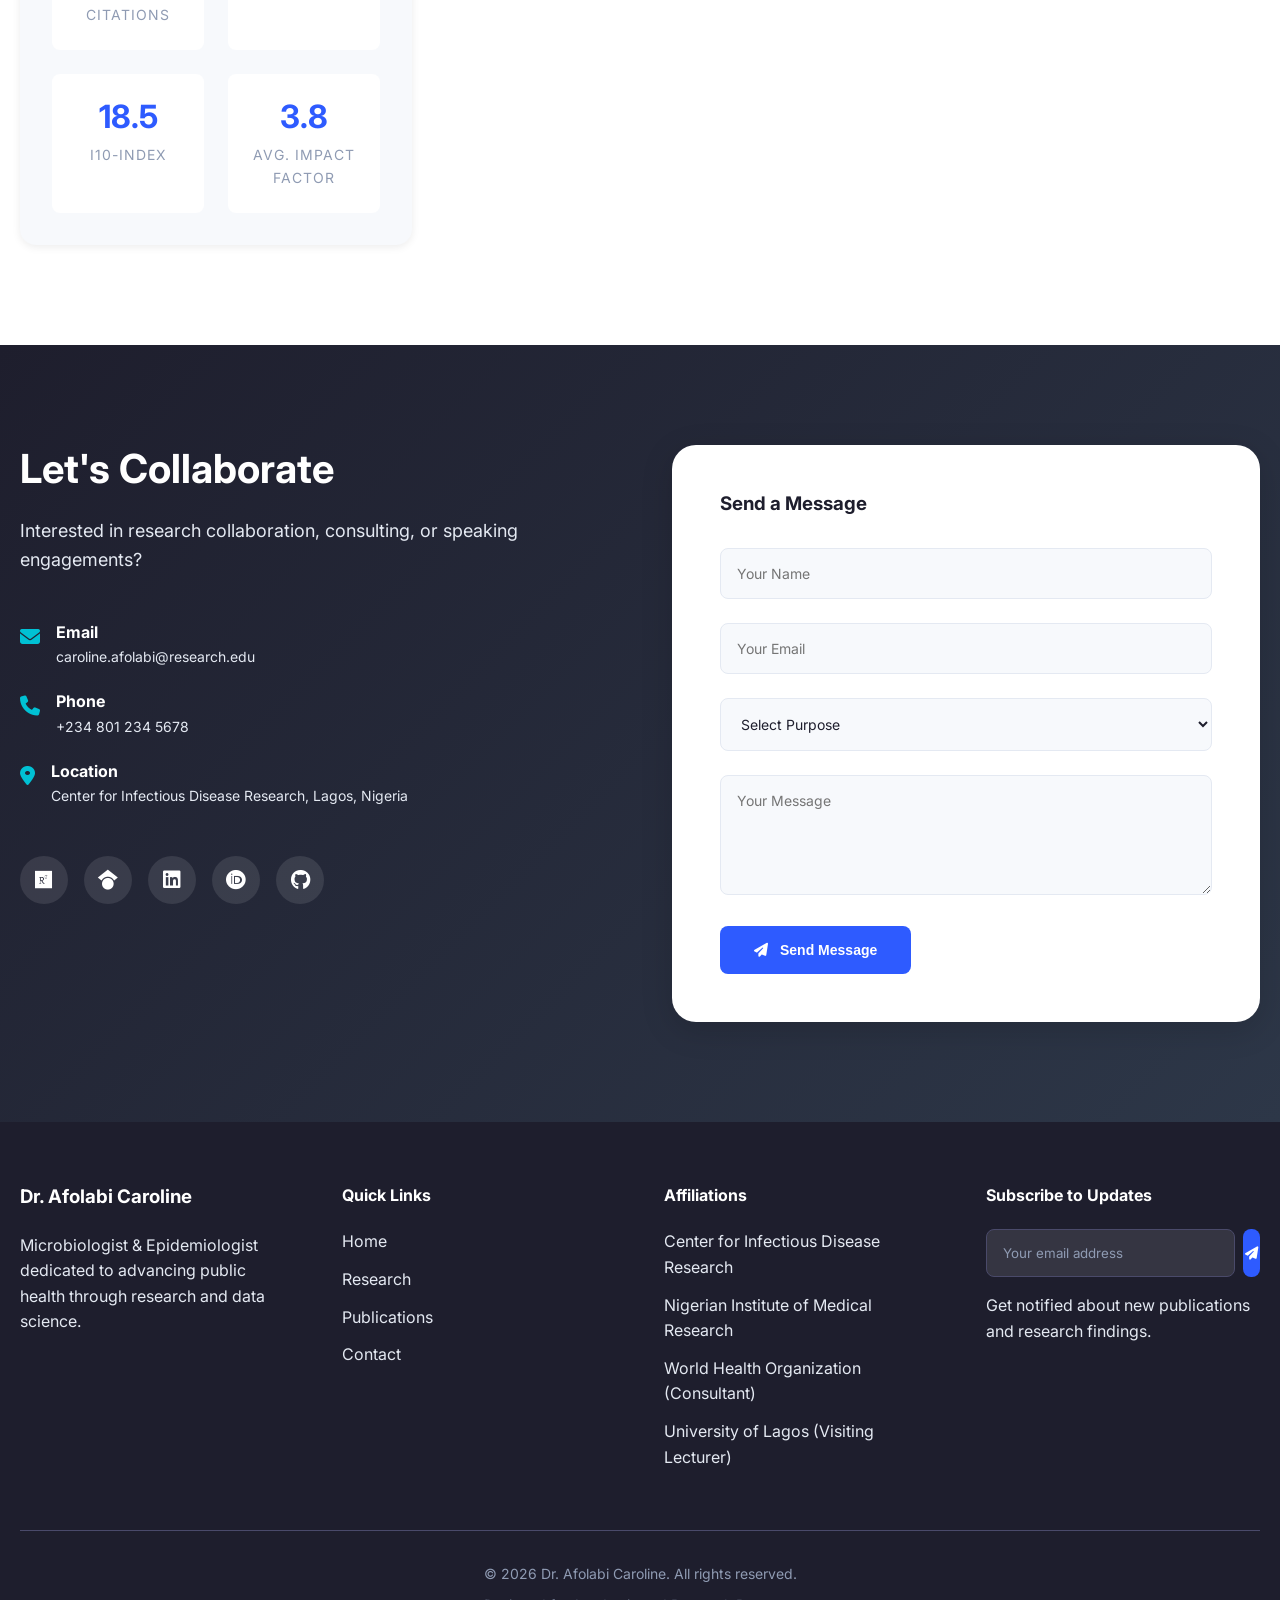
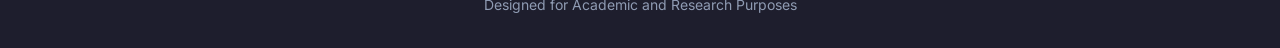
==== commit 4bcd71b2: "Add files via upload" ====
--- a/index.html
+++ b/index.html
@@ -3,7 +3,7 @@
 <head>
     <meta charset="UTF-8">
     <meta name="viewport" content="width=device-width, initial-scale=1.0">
-    <title>Dr. Afolabi Caroline | Microbiologist & Epidemiologist</title>
+    <title>Afolabi Caroline | Microbiologist & Epidemiologist</title>
     <link rel="stylesheet" href="style.css">
     <link rel="stylesheet" href="https://cdnjs.cloudflare.com/ajax/libs/font-awesome/6.4.0/css/all.min.css">
     <link href="https://fonts.googleapis.com/css2?family=Inter:wght@300;400;500;600;700;800&family=Playfair+Display:wght@400;500;600;700&display=swap" rel="stylesheet">
@@ -68,7 +68,7 @@
             </div>
             <div class="hero-image">
                 <div class="image-container">
-                    <img src="assets/images/profile.jpg" alt="Dr. Afolabi Caroline" class="profile-img">
+                    <img src="C:/Users/USER/Desktop/NLNG Raffle draw project/profile.jpg" alt="Afolabi Caroline" class="profile-img">
                     <div class="image-badge">
                         <i class="fas fa-microscope"></i>
                         <span>Research Scientist</span>
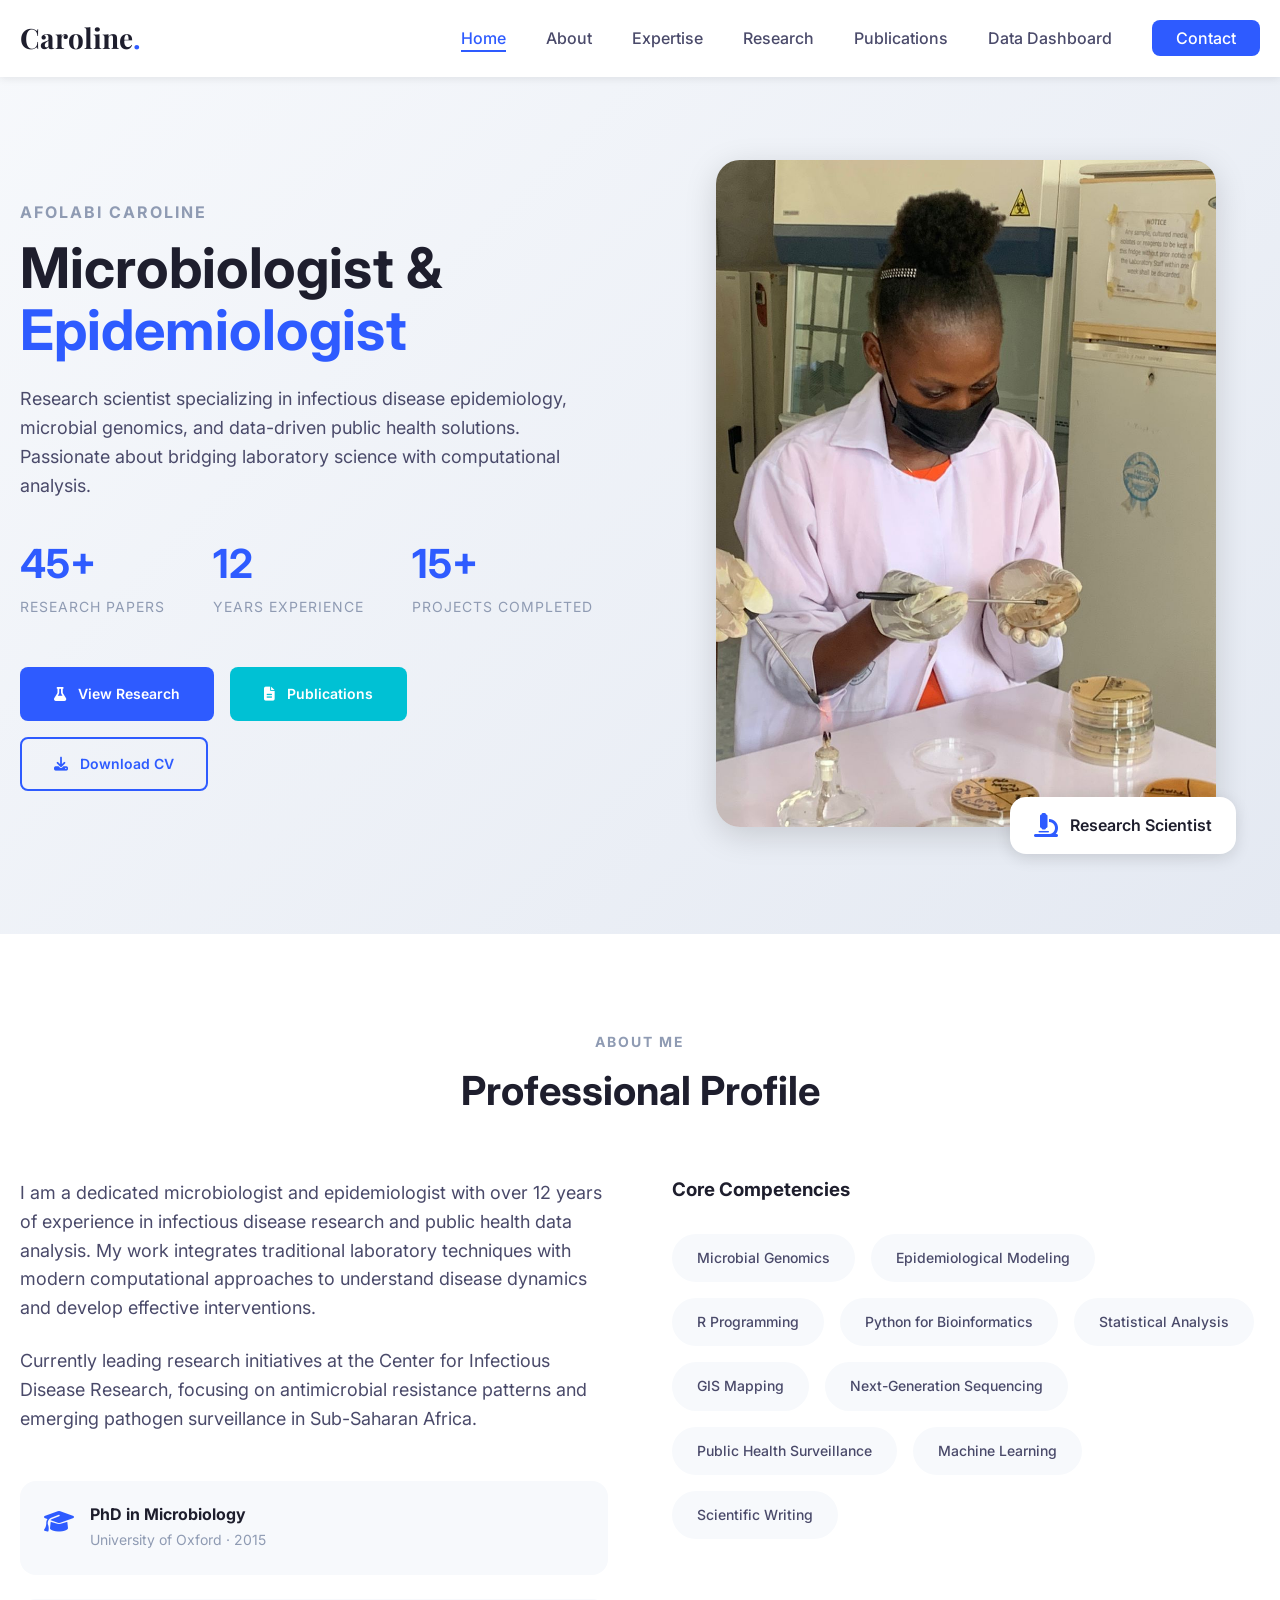
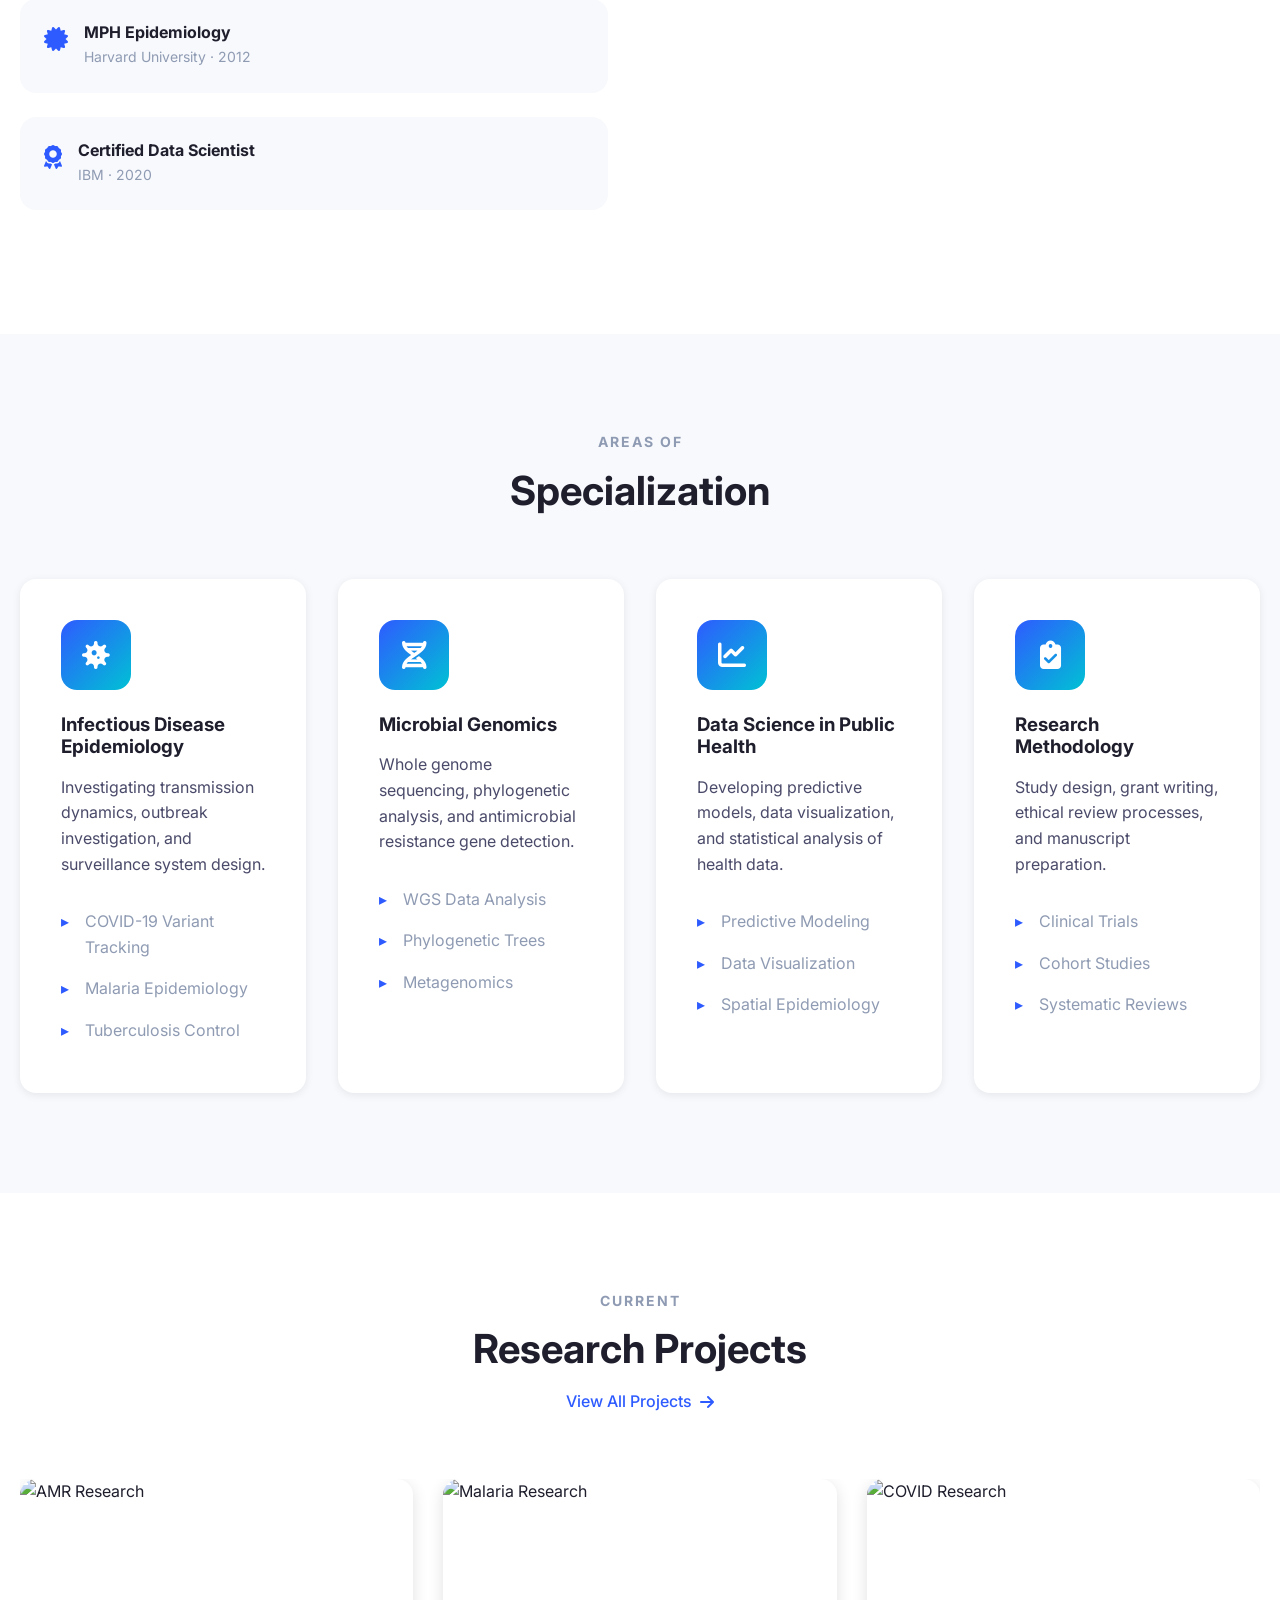
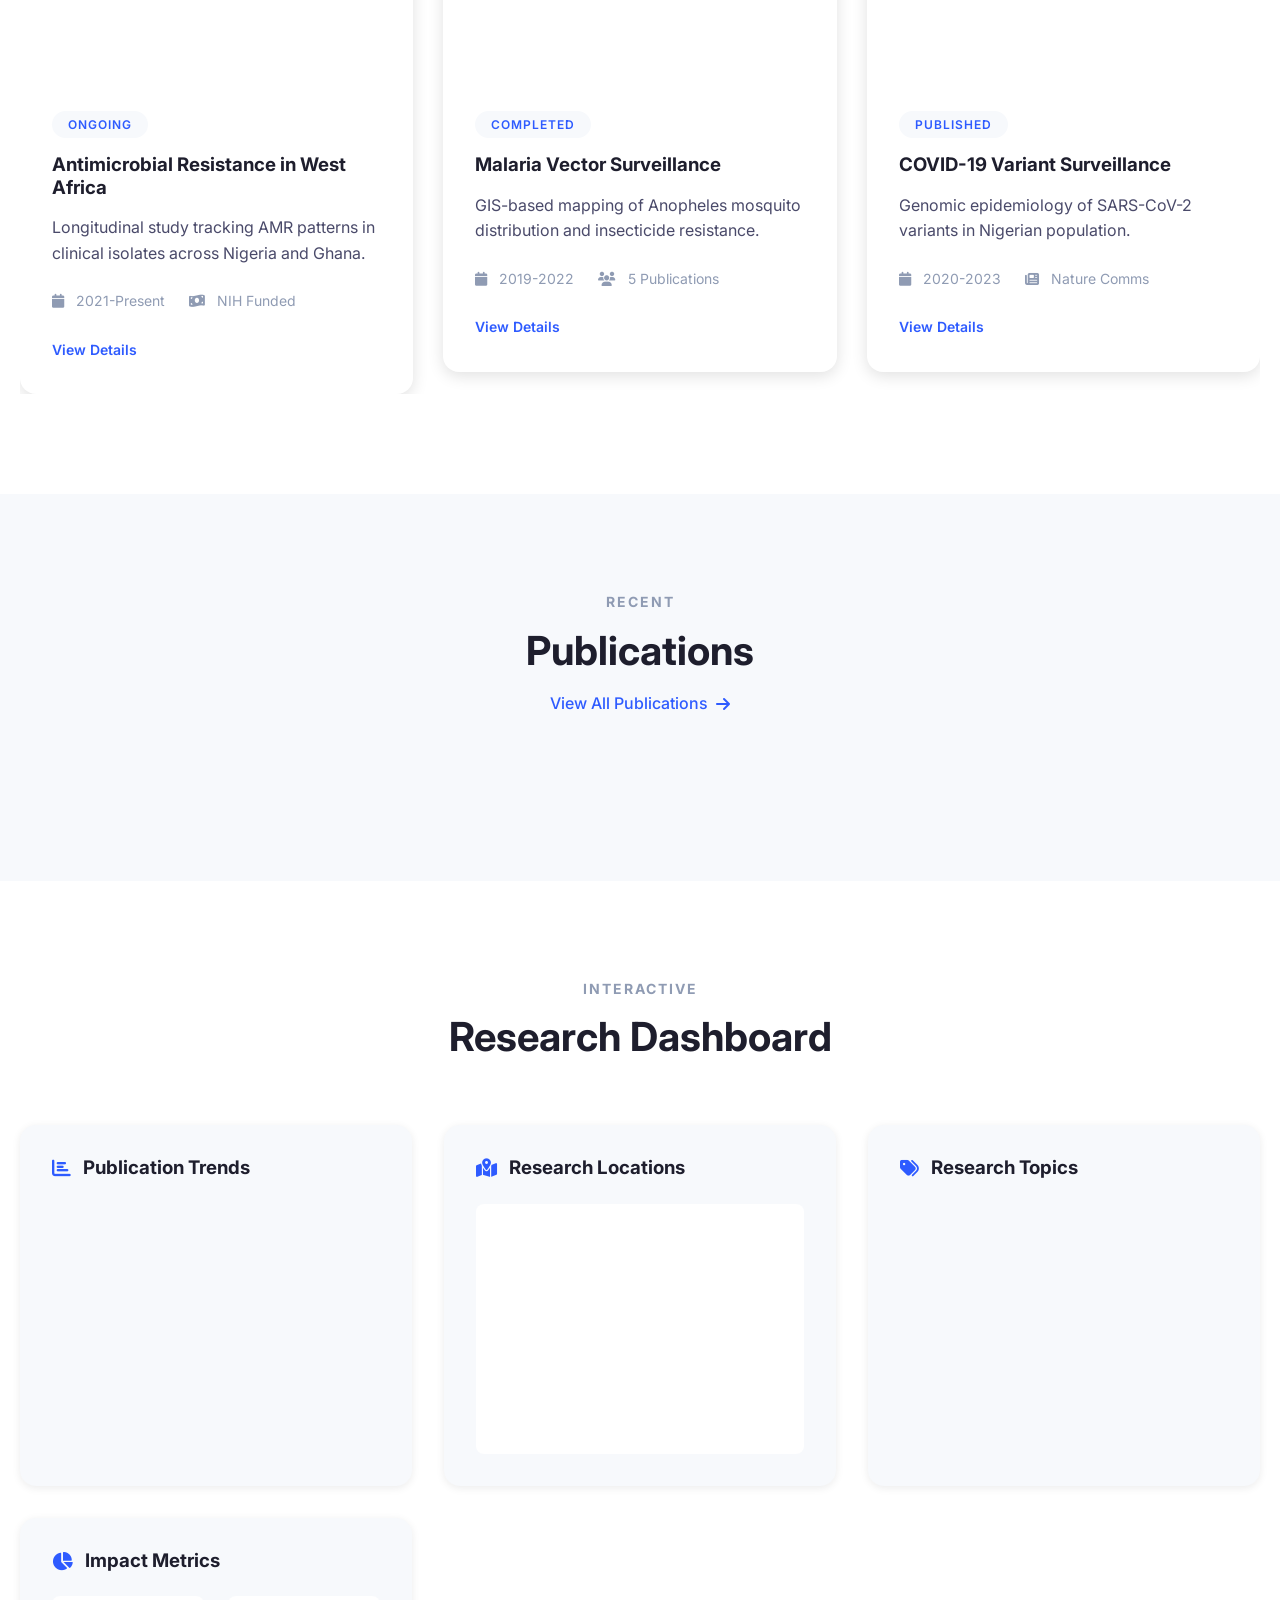
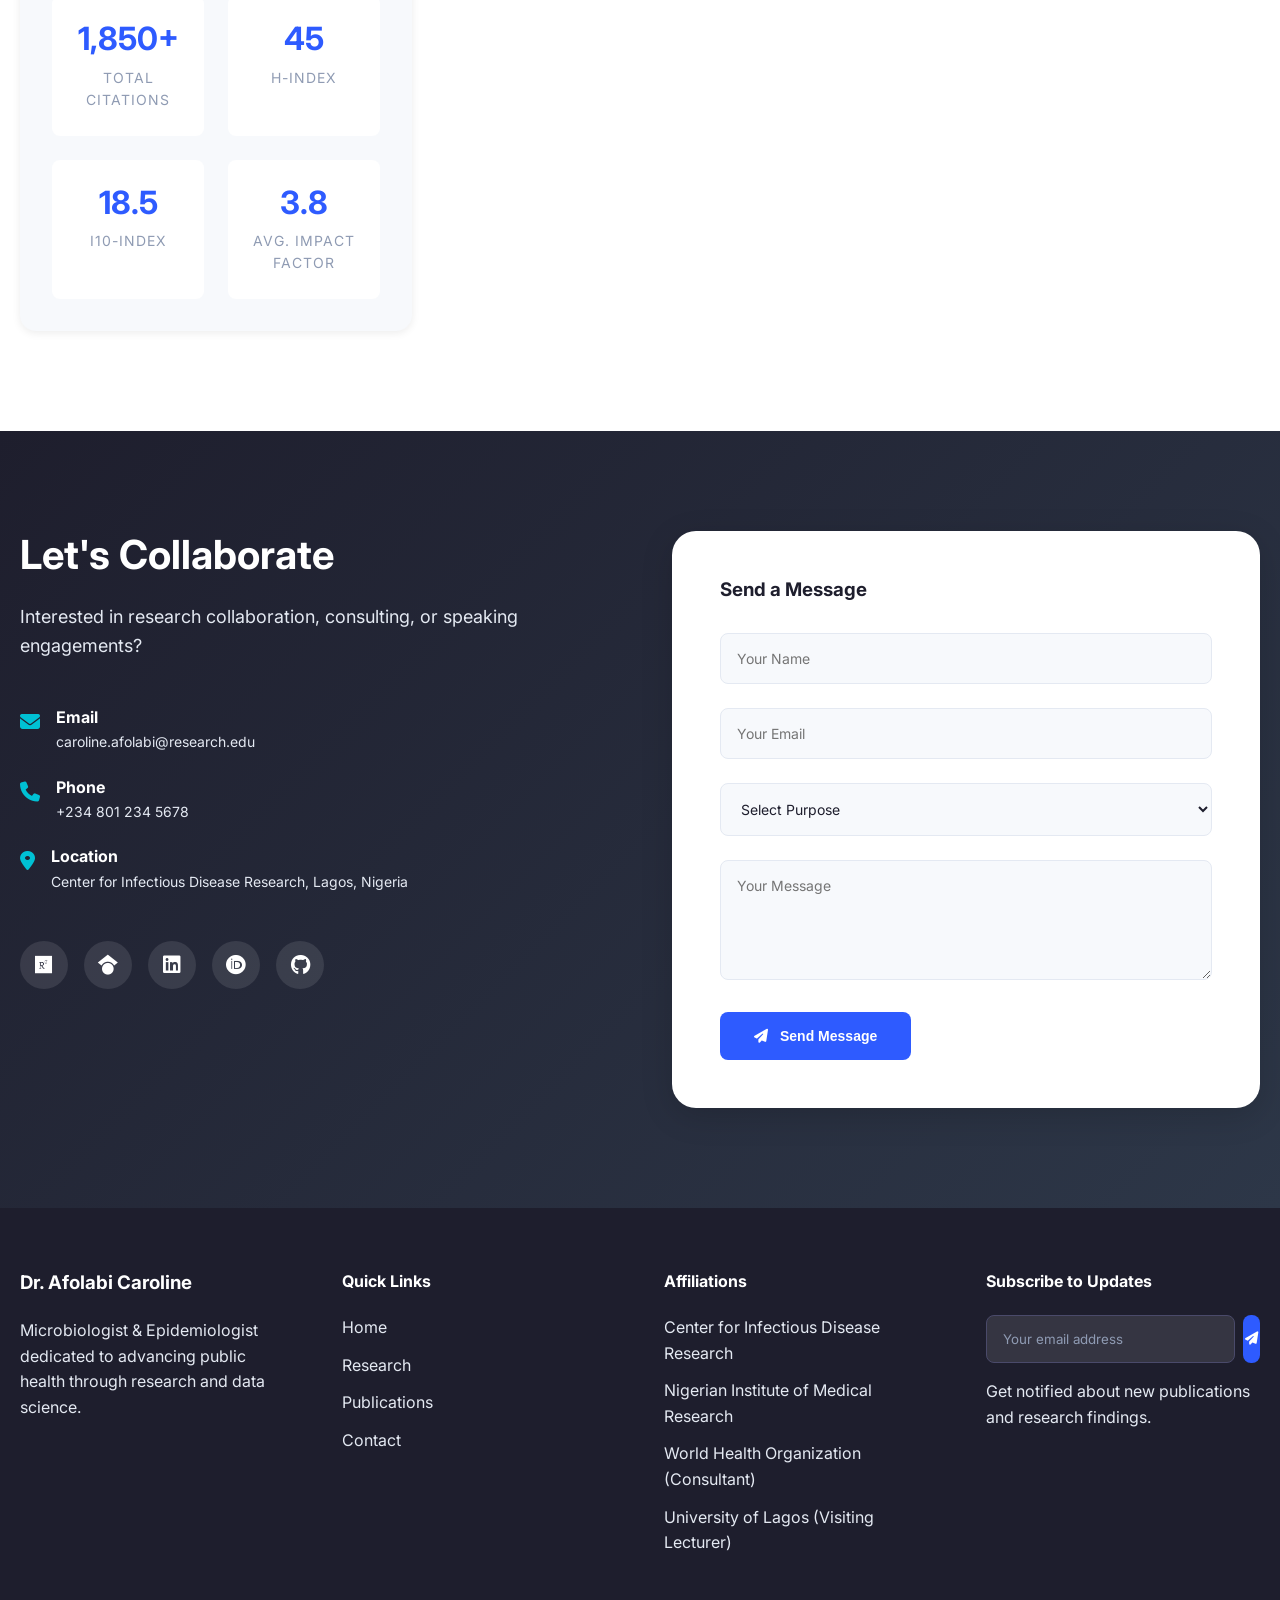
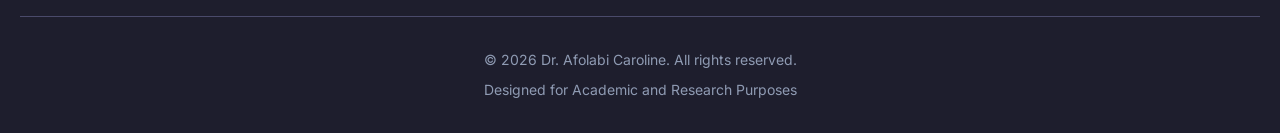
==== commit 9210d08a: "Update index.html" ====
--- a/index.html
+++ b/index.html
@@ -13,7 +13,7 @@
     <!-- Navigation -->
     <nav class="navbar">
         <div class="container">
-            <a href="#" class="logo">Dr. Caroline<span class="highlight">.</span></a>
+            <a href="#" class="logo">Caroline<span class="highlight">.</span></a>
             <ul class="nav-links">
                 <li><a href="#home" class="active">Home</a></li>
                 <li><a href="#about">About</a></li>
@@ -33,7 +33,7 @@
     <section id="home" class="hero">
         <div class="container">
             <div class="hero-content">
-                <h6 class="hero-subtitle">Dr. Afolabi Caroline</h6>
+                <h6 class="hero-subtitle">Afolabi Caroline</h6>
                 <h1 class="hero-title">Microbiologist & <span class="highlight">Epidemiologist</span></h1>
                 <p class="hero-description">
                     Research scientist specializing in infectious disease epidemiology, 
@@ -68,7 +68,7 @@
             </div>
             <div class="hero-image">
                 <div class="image-container">
-                    <img src="C:/Users/USER/Desktop/NLNG Raffle draw project/profile.jpg" alt="Afolabi Caroline" class="profile-img">
+                    <img src="/profile.jpg" alt="Afolabi Caroline" class="profile-img">
                     <div class="image-badge">
                         <i class="fas fa-microscope"></i>
                         <span>Research Scientist</span>
@@ -442,4 +442,5 @@
     <script src="script.js"></script>
     <script src="dashboard.js"></script>
 </body>
-</html>+
+</html>
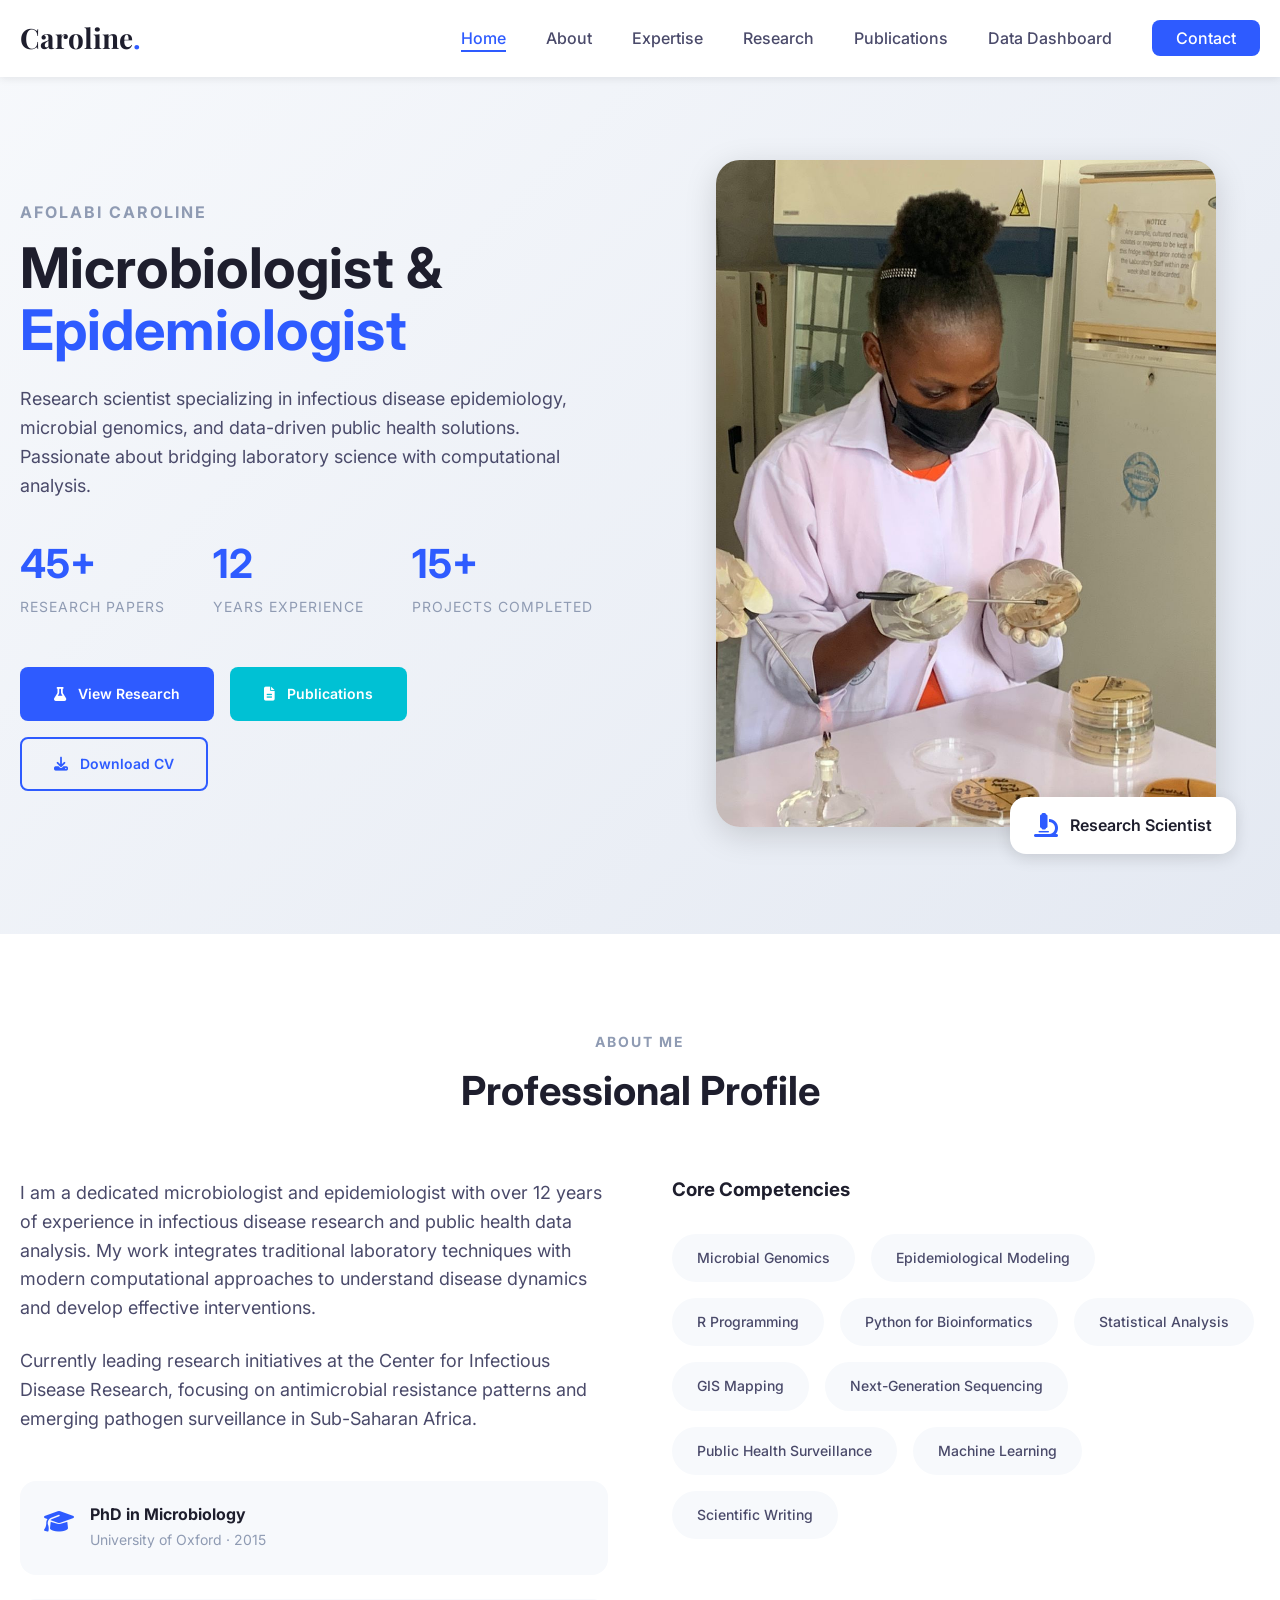
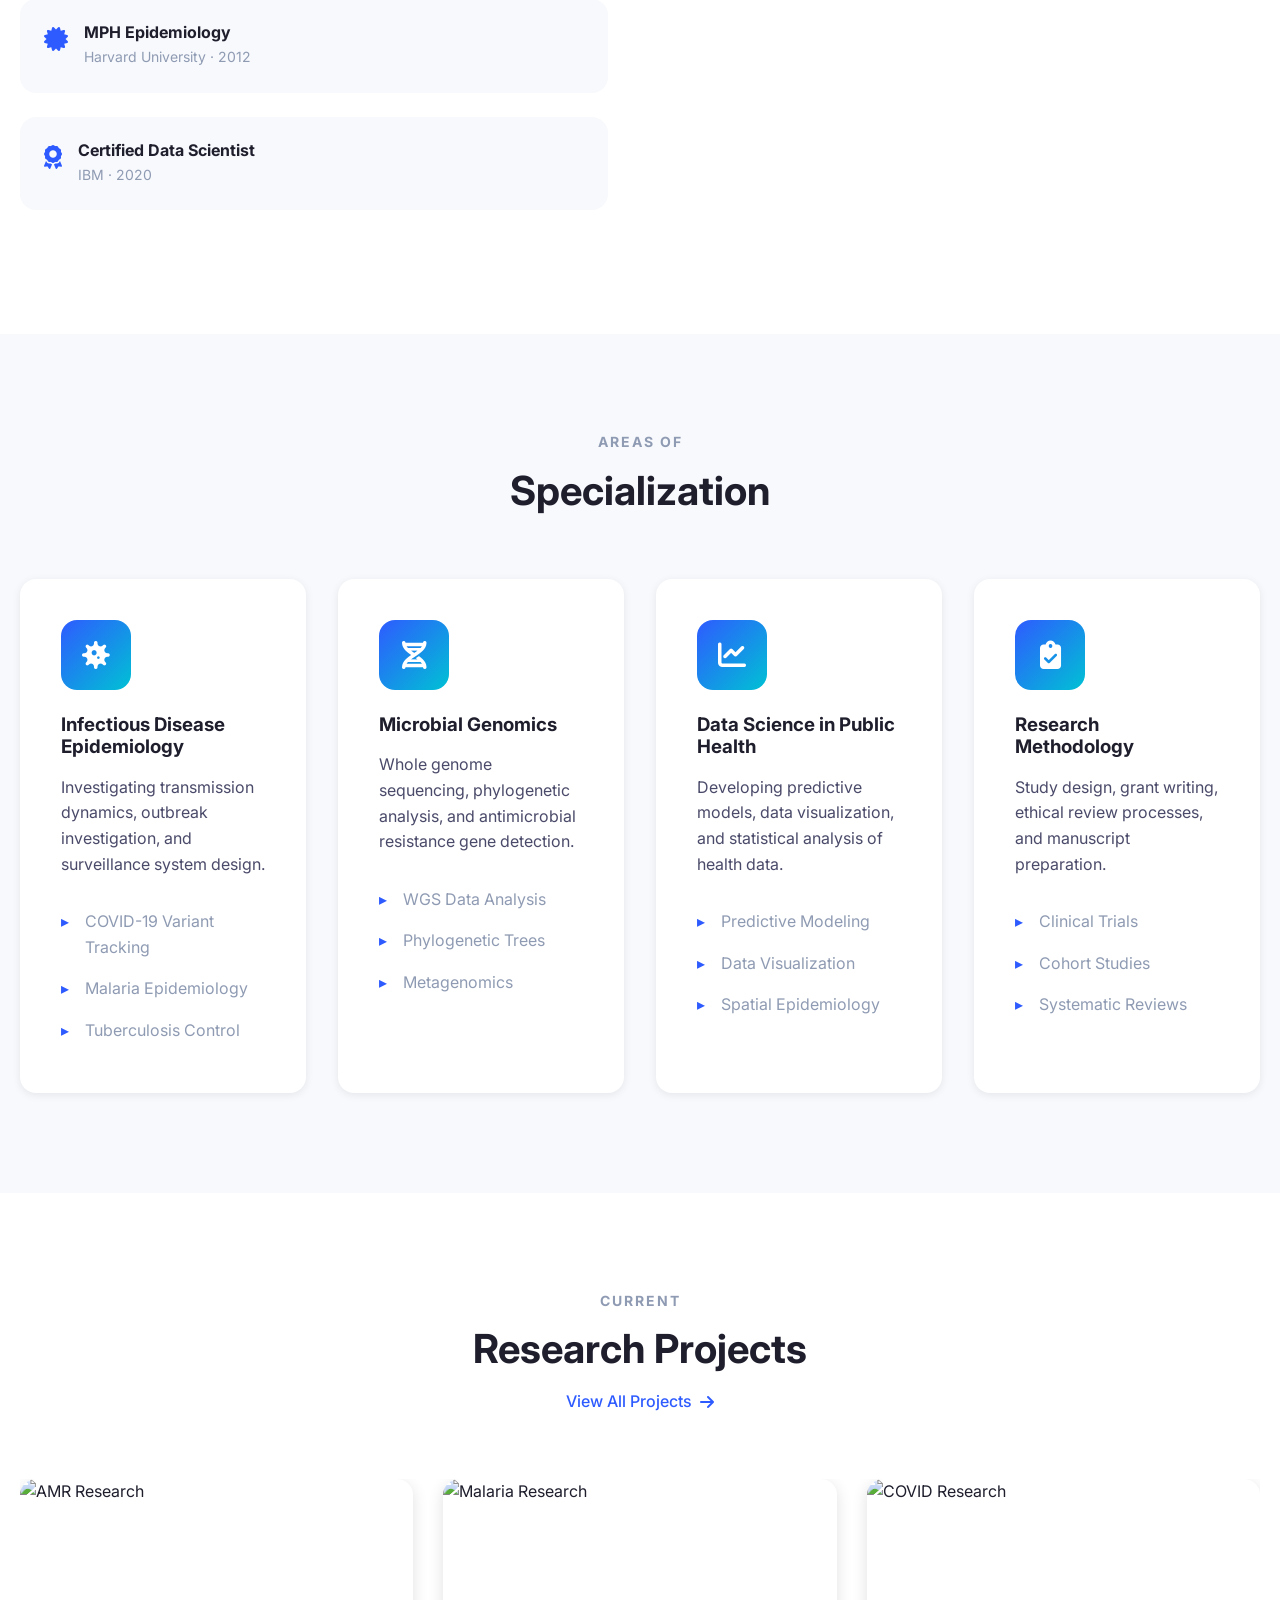
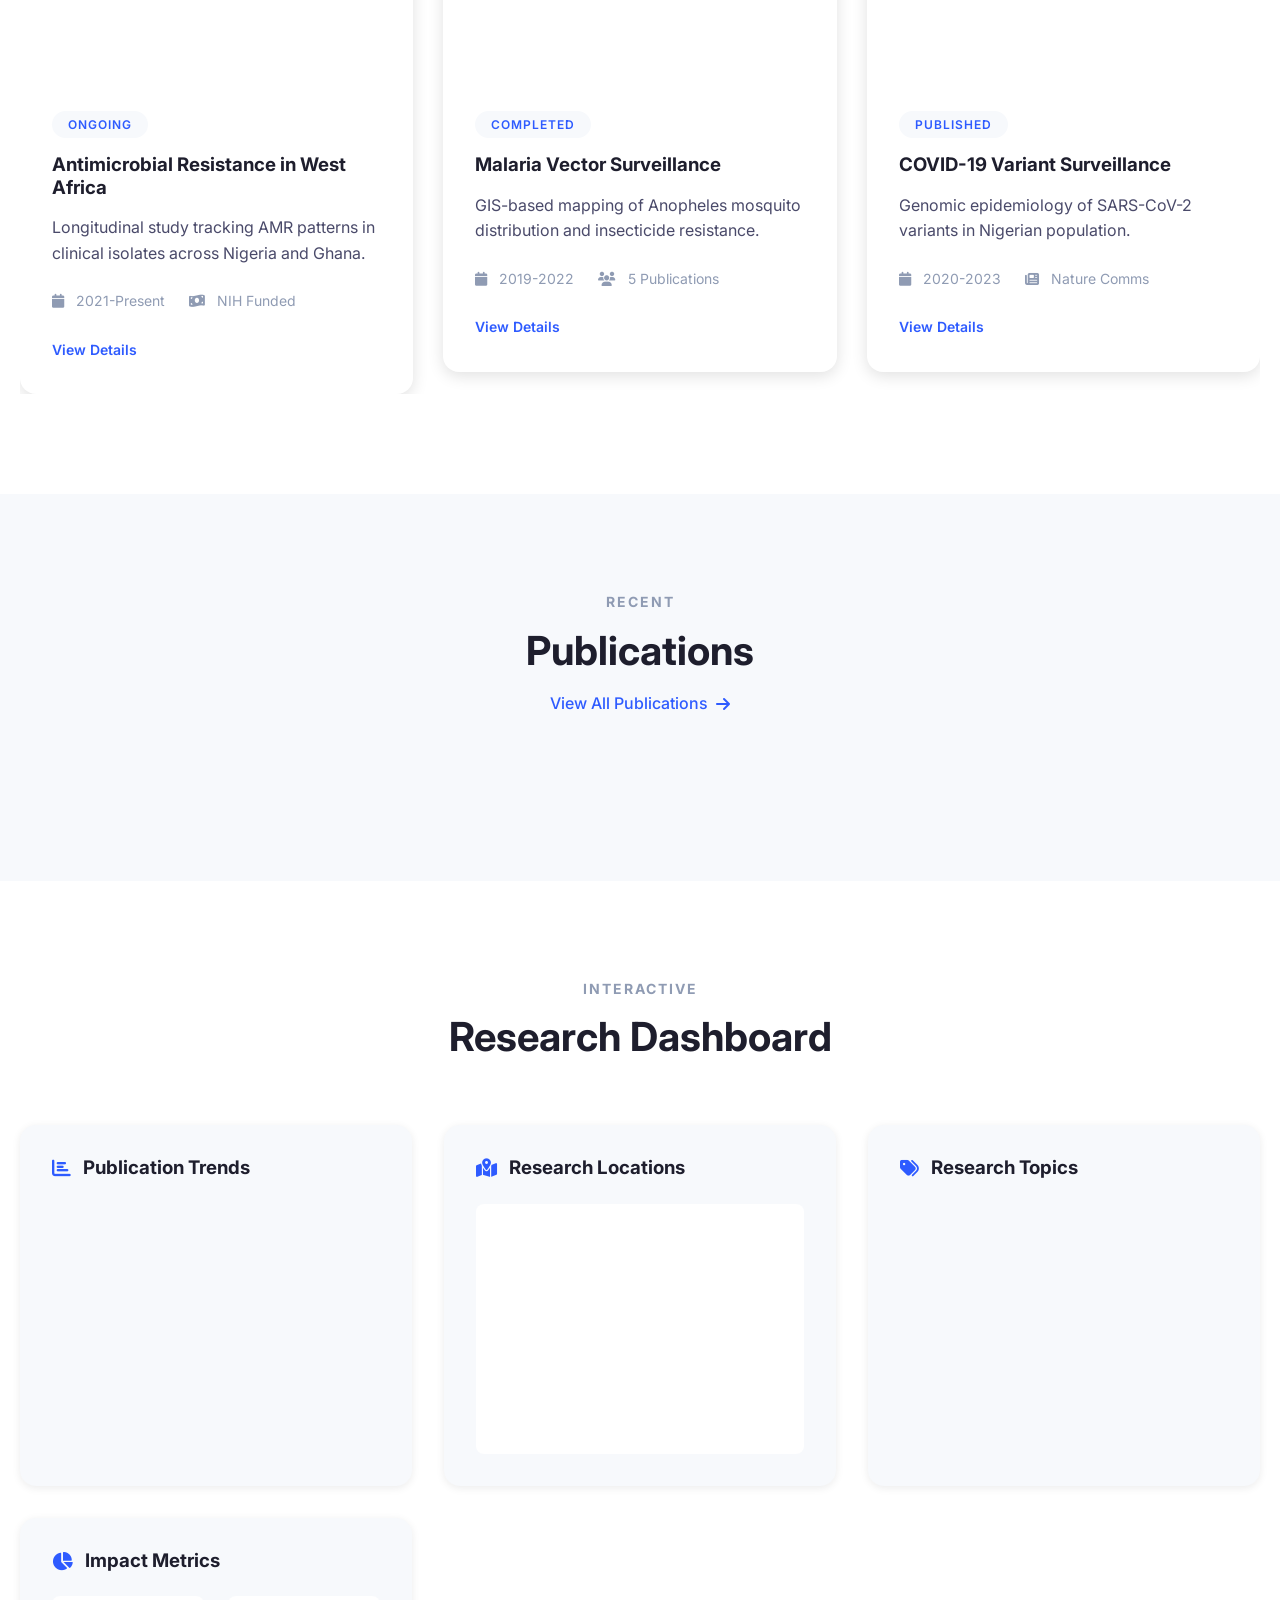
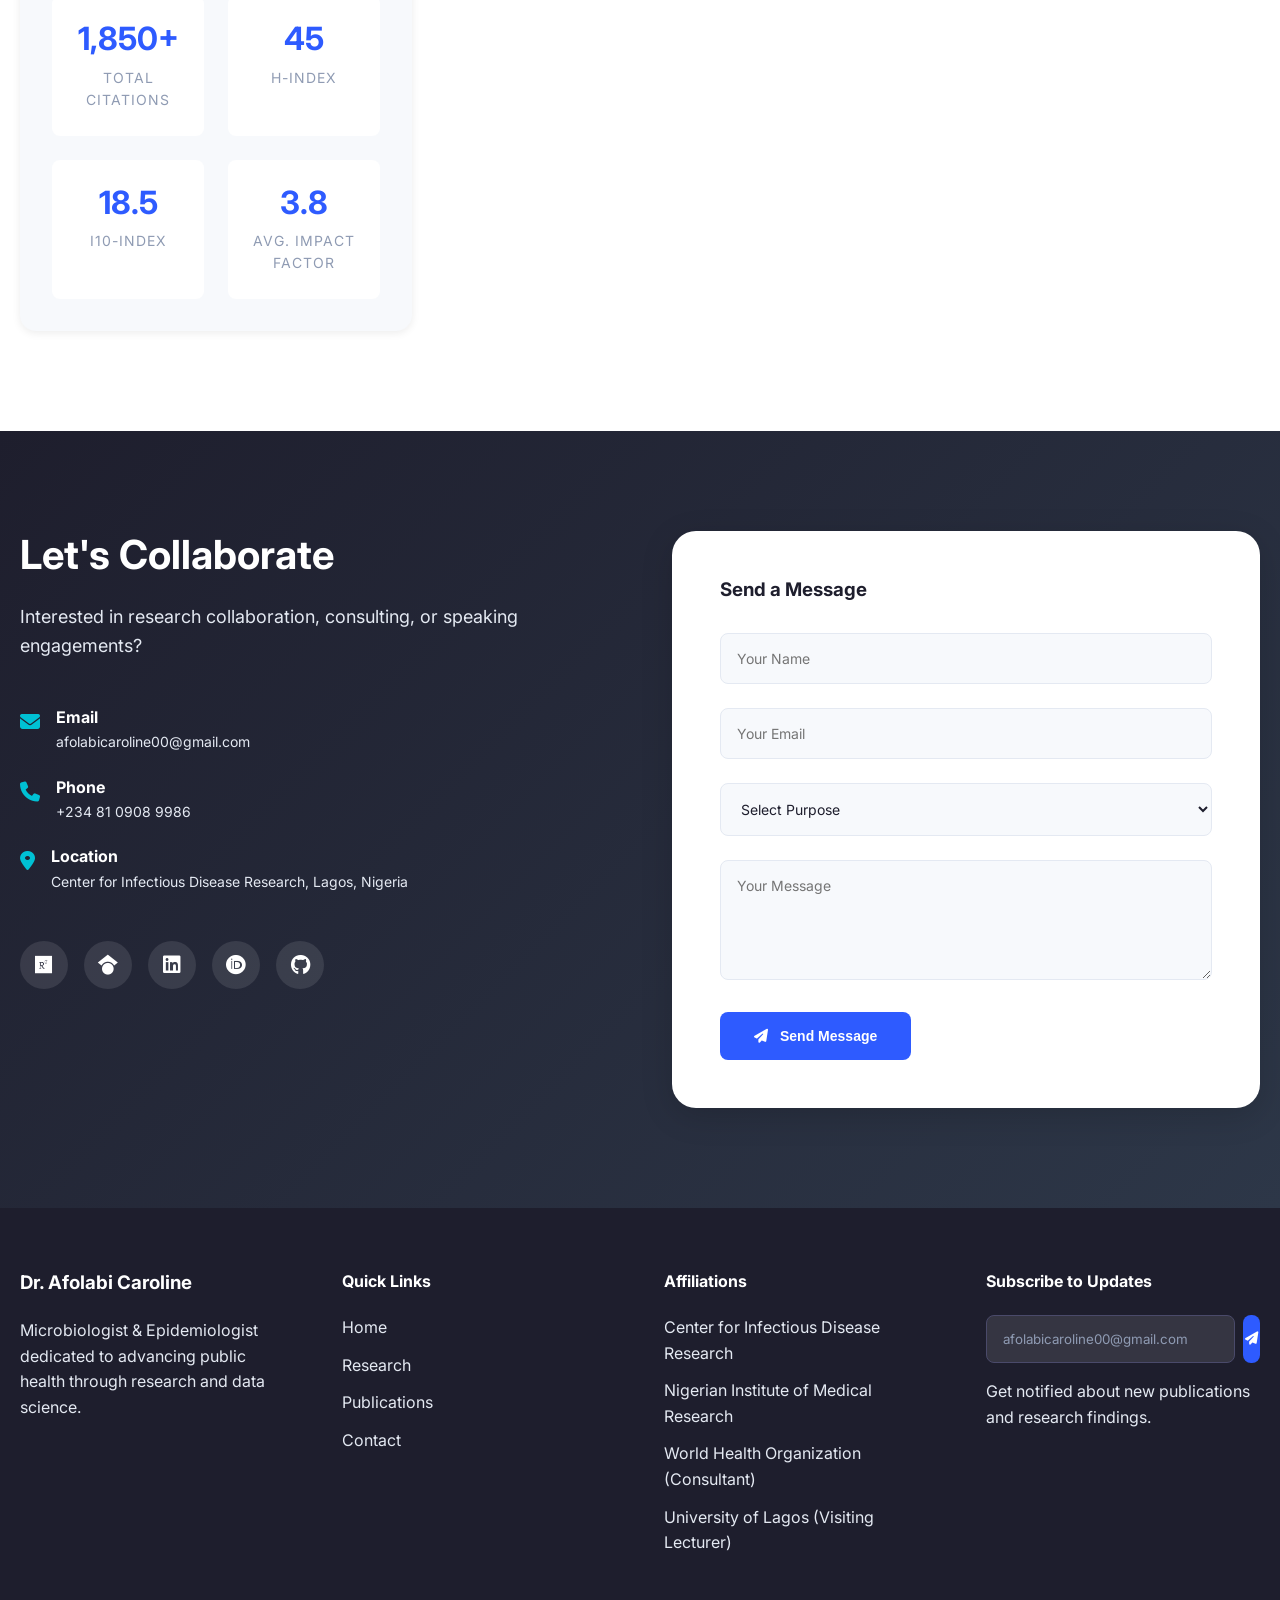
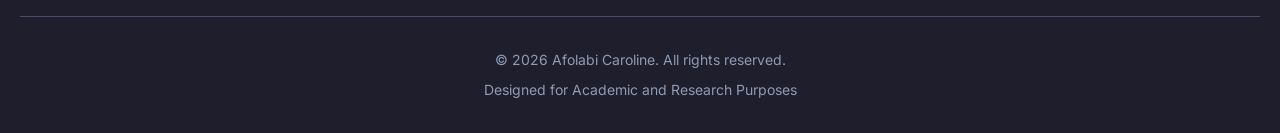
==== commit 1102e59b: "Update index.html" ====
--- a/index.html
+++ b/index.html
@@ -339,14 +339,14 @@
                             <i class="fas fa-envelope"></i>
                             <div>
                                 <h4>Email</h4>
-                                <p>caroline.afolabi@research.edu</p>
+                                <p>afolabicaroline00@gmail.com</p>
                             </div>
                         </div>
                         <div class="contact-item">
                             <i class="fas fa-phone"></i>
                             <div>
                                 <h4>Phone</h4>
-                                <p>+234 801 234 5678</p>
+                                <p>+234 81 0908 9986</p>
                             </div>
                         </div>
                         <div class="contact-item">
@@ -423,14 +423,14 @@
                 <div class="footer-col">
                     <h4>Subscribe to Updates</h4>
                     <form class="subscribe-form">
-                        <input type="email" placeholder="Your email address">
+                        <input type="email" placeholder="afolabicaroline00@gmail.com">
                         <button type="submit"><i class="fas fa-paper-plane"></i></button>
                     </form>
                     <p>Get notified about new publications and research findings.</p>
                 </div>
             </div>
             <div class="footer-bottom">
-                <p>&copy; 2024 Dr. Afolabi Caroline. All rights reserved.</p>
+                <p>&copy; 2026 Afolabi Caroline. All rights reserved.</p>
                 <p>Designed for Academic and Research Purposes</p>
             </div>
         </div>
@@ -444,3 +444,4 @@
 </body>
 
 </html>
+
